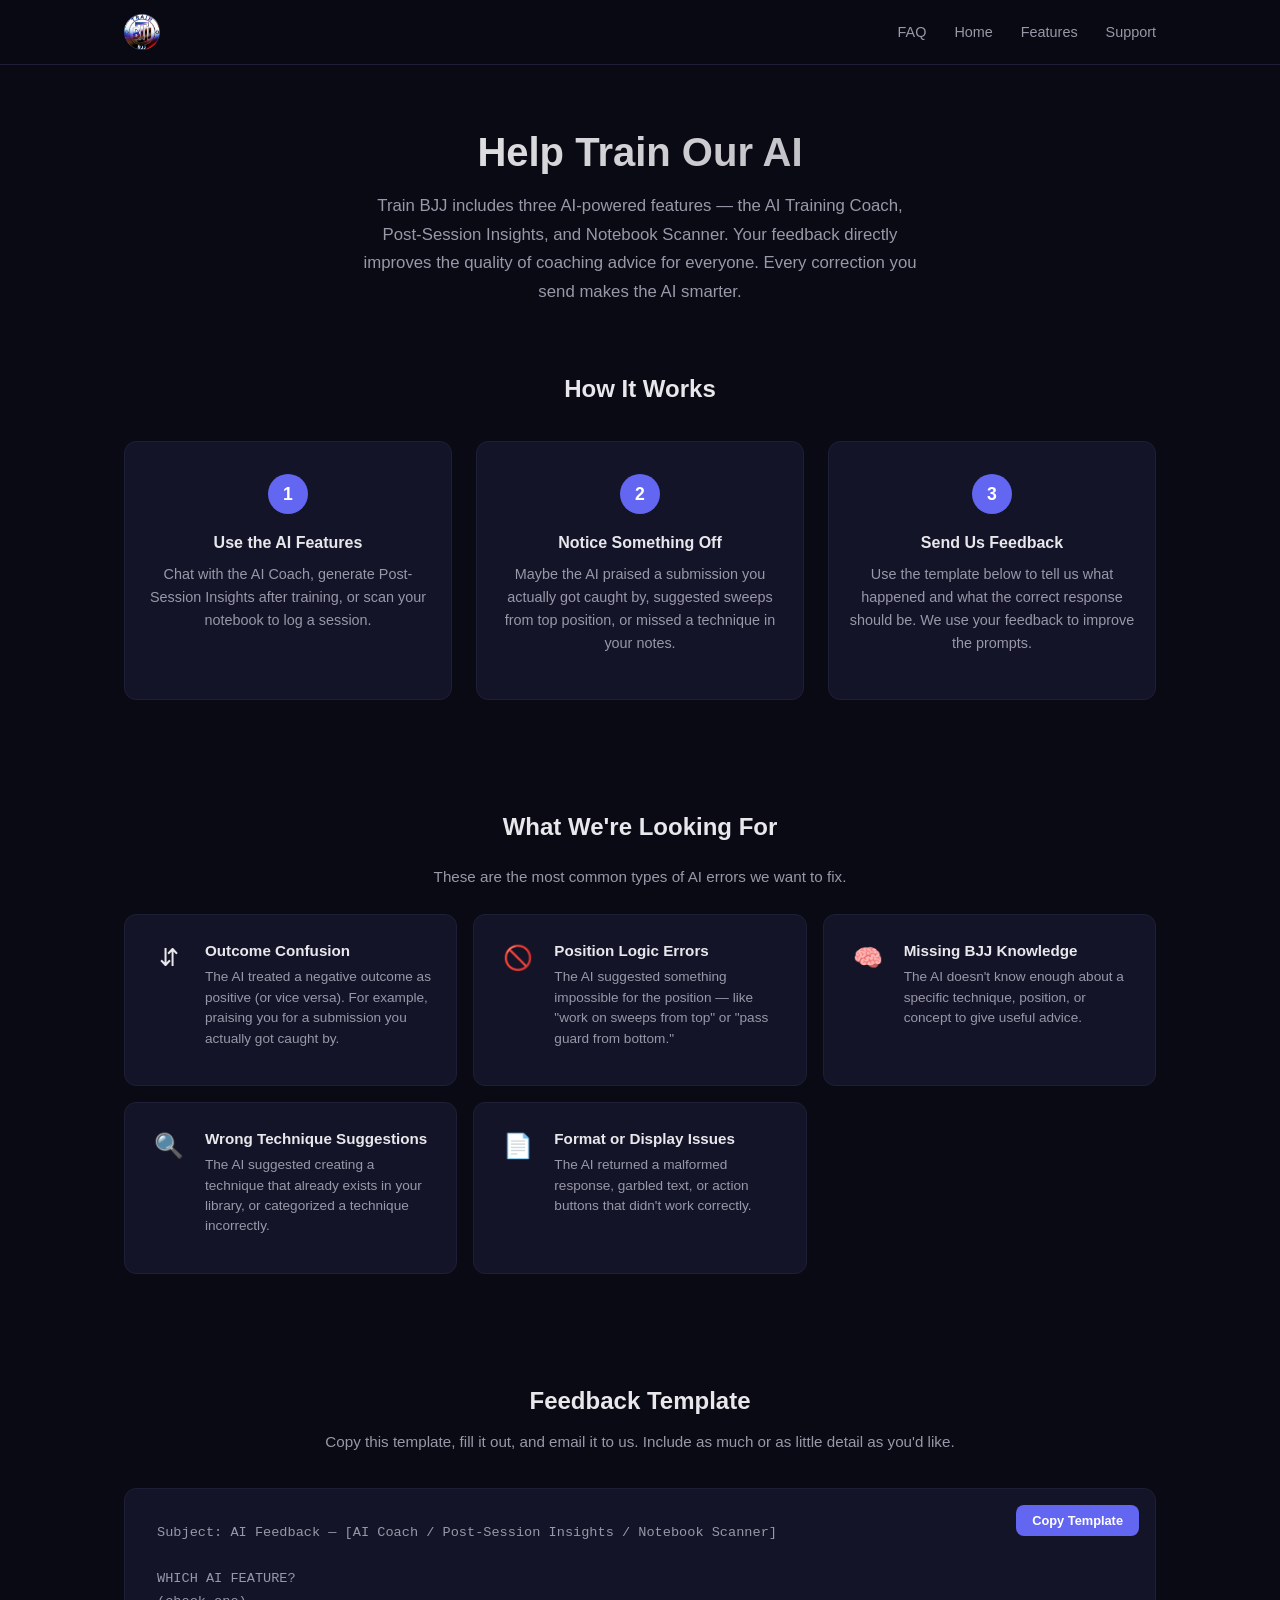
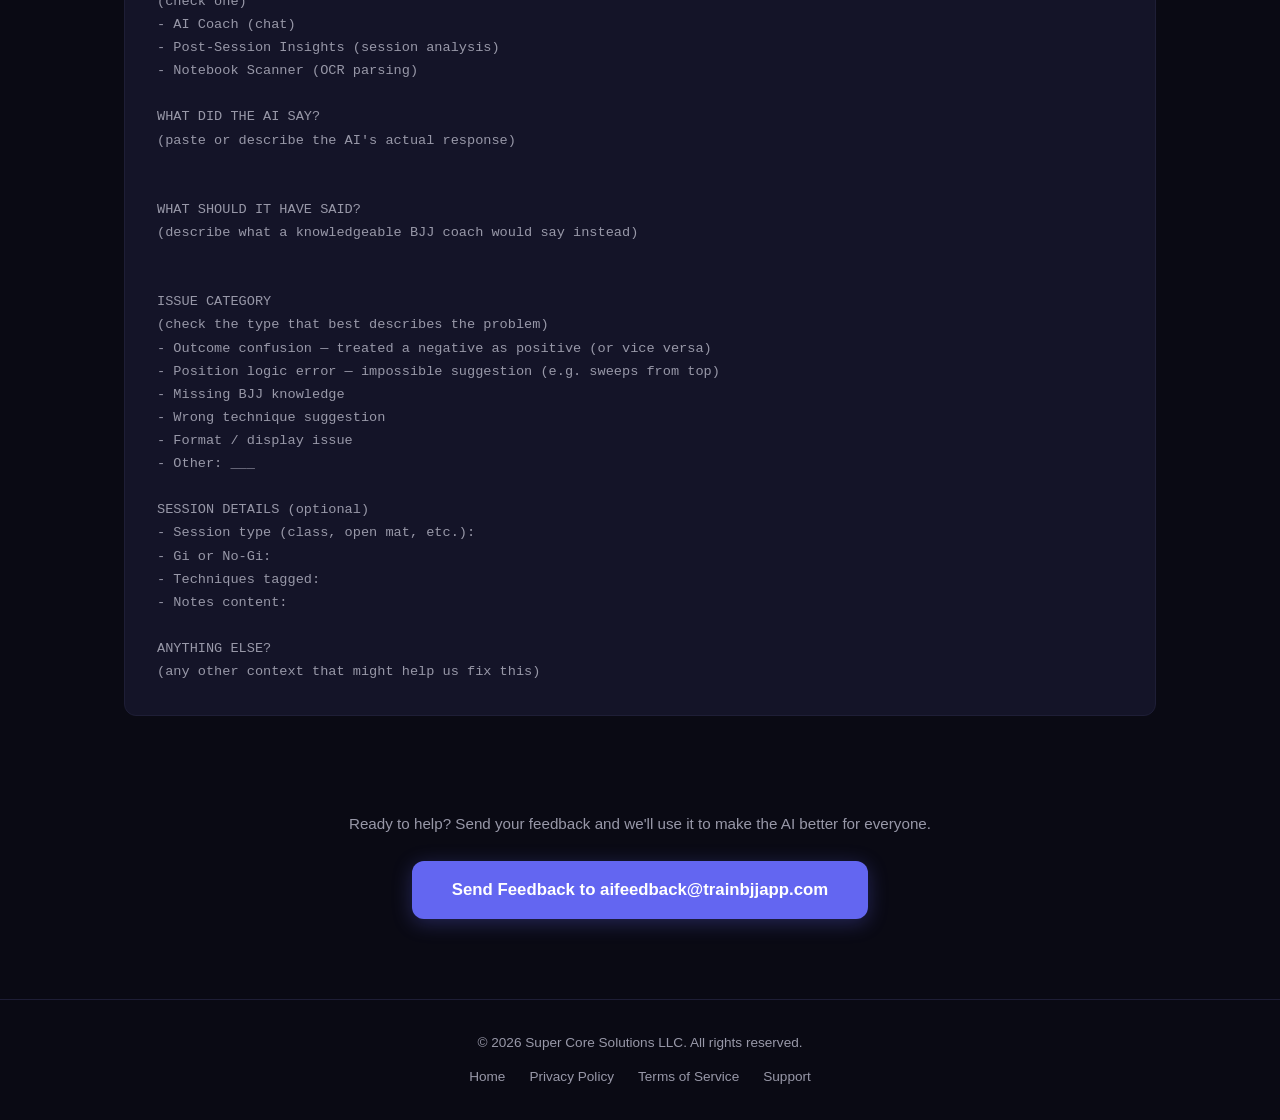
==== ai-feedback.html @ a9045aac "Replace hero app icon with enlarged brand logo Swap the small 100px square app icon for the 150px ci" ====
<!DOCTYPE html>
<html lang="en">
<head>
    <meta charset="UTF-8">
    <meta name="viewport" content="width=device-width, initial-scale=1.0">
    <title>Help Train Our AI — Train BJJ</title>
    <meta name="description" content="Help improve the AI features in Train BJJ. Send feedback on the AI Coach, Post-Session Insights, and Notebook Scanner.">
    <link rel="icon" type="image/png" href="images/icon.png">
    <link rel="apple-touch-icon" href="images/icon.png">
    <link rel="stylesheet" href="styles.css?v=20">
</head>
<body>

    <!-- Navigation -->
    <nav class="nav">
        <div class="container">
            <a href="index.html" class="nav-brand">
                <img src="images/logo.png" alt="Train BJJ logo">
            </a>
            <ul class="nav-links">
                <li><a href="faq.html">FAQ</a></li>
                <li><a href="index.html">Home</a></li>
                <li><a href="index.html#features">Features</a></li>
                <li><a href="index.html#contact">Support</a></li>
            </ul>
        </div>
    </nav>

    <!-- Page Header -->
    <div class="page-header">
        <div class="container">
            <h1>Help Train Our AI</h1>
            <p class="subtitle">
                Train BJJ includes three AI-powered features — the AI Training Coach, Post-Session Insights, and Notebook Scanner.
                Your feedback directly improves the quality of coaching advice for everyone. Every correction you send makes the AI smarter.
            </p>
        </div>
    </div>

    <!-- Content -->
    <div class="container">

        <!-- How It Works -->
        <div class="content-section">
            <h2 style="text-align: center; font-size: 1.5rem; margin-bottom: 32px;">How It Works</h2>
            <div class="steps-grid">
                <div class="step-card">
                    <div class="step-number">1</div>
                    <h3>Use the AI Features</h3>
                    <p>Chat with the AI Coach, generate Post-Session Insights after training, or scan your notebook to log a session.</p>
                </div>
                <div class="step-card">
                    <div class="step-number">2</div>
                    <h3>Notice Something Off</h3>
                    <p>Maybe the AI praised a submission you actually got caught by, suggested sweeps from top position, or missed a technique in your notes.</p>
                </div>
                <div class="step-card">
                    <div class="step-number">3</div>
                    <h3>Send Us Feedback</h3>
                    <p>Use the template below to tell us what happened and what the correct response should be. We use your feedback to improve the prompts.</p>
                </div>
            </div>
        </div>

        <!-- What We're Looking For -->
        <div class="content-section">
            <h2 style="text-align: center; font-size: 1.5rem;">What We're Looking For</h2>
            <p style="text-align: center; color: var(--color-text-muted); margin-bottom: 24px;">These are the most common types of AI errors we want to fix.</p>
            <div class="category-grid">
                <div class="category-card">
                    <div class="category-icon">&#8693;</div>
                    <div>
                        <h3>Outcome Confusion</h3>
                        <p>The AI treated a negative outcome as positive (or vice versa). For example, praising you for a submission you actually got caught by.</p>
                    </div>
                </div>
                <div class="category-card">
                    <div class="category-icon">&#128683;</div>
                    <div>
                        <h3>Position Logic Errors</h3>
                        <p>The AI suggested something impossible for the position — like "work on sweeps from top" or "pass guard from bottom."</p>
                    </div>
                </div>
                <div class="category-card">
                    <div class="category-icon">&#129504;</div>
                    <div>
                        <h3>Missing BJJ Knowledge</h3>
                        <p>The AI doesn't know enough about a specific technique, position, or concept to give useful advice.</p>
                    </div>
                </div>
                <div class="category-card">
                    <div class="category-icon">&#128269;</div>
                    <div>
                        <h3>Wrong Technique Suggestions</h3>
                        <p>The AI suggested creating a technique that already exists in your library, or categorized a technique incorrectly.</p>
                    </div>
                </div>
                <div class="category-card">
                    <div class="category-icon">&#128196;</div>
                    <div>
                        <h3>Format or Display Issues</h3>
                        <p>The AI returned a malformed response, garbled text, or action buttons that didn't work correctly.</p>
                    </div>
                </div>
            </div>
        </div>

        <!-- Email Template -->
        <div class="content-section">
            <h2 style="text-align: center; font-size: 1.5rem; margin-bottom: 8px;">Feedback Template</h2>
            <p style="text-align: center; color: var(--color-text-muted); margin-bottom: 32px;">Copy this template, fill it out, and email it to us. Include as much or as little detail as you'd like.</p>

            <div class="template-box">
                <button class="copy-btn" onclick="copyTemplate()">Copy Template</button>
                <pre id="template-text">Subject: AI Feedback — [AI Coach / Post-Session Insights / Notebook Scanner]

WHICH AI FEATURE?
(check one)
- AI Coach (chat)
- Post-Session Insights (session analysis)
- Notebook Scanner (OCR parsing)

WHAT DID THE AI SAY?
(paste or describe the AI's actual response)


WHAT SHOULD IT HAVE SAID?
(describe what a knowledgeable BJJ coach would say instead)


ISSUE CATEGORY
(check the type that best describes the problem)
- Outcome confusion — treated a negative as positive (or vice versa)
- Position logic error — impossible suggestion (e.g. sweeps from top)
- Missing BJJ knowledge
- Wrong technique suggestion
- Format / display issue
- Other: ___

SESSION DETAILS (optional)
- Session type (class, open mat, etc.):
- Gi or No-Gi:
- Techniques tagged:
- Notes content:

ANYTHING ELSE?
(any other context that might help us fix this)</pre>
            </div>
        </div>

        <!-- CTA -->
        <div class="cta-section">
            <p>Ready to help? Send your feedback and we'll use it to make the AI better for everyone.</p>
            <a href="mailto:aifeedback@trainbjjapp.com?subject=AI%20Feedback%20%E2%80%94%20" class="send-feedback-btn">
                Send Feedback to aifeedback@trainbjjapp.com
            </a>
        </div>

    </div>

    <!-- Footer -->
    <footer class="footer">
        <div class="container">
            <p>&copy; 2026 Super Core Solutions LLC. All rights reserved.</p>
            <div class="footer-links">
                <a href="index.html">Home</a>
                <a href="privacy.html">Privacy Policy</a>
                <a href="terms.html">Terms of Service</a>
                <a href="mailto:support@trainbjjapp.com">Support</a>
            </div>
        </div>
    </footer>

    <script>
    function copyTemplate() {
        const text = document.getElementById('template-text').textContent;
        navigator.clipboard.writeText(text).then(function() {
            const btn = document.querySelector('.copy-btn');
            btn.textContent = 'Copied!';
            btn.classList.add('copied');
            setTimeout(function() {
                btn.textContent = 'Copy Template';
                btn.classList.remove('copied');
            }, 2000);
        });
    }
    </script>

</body>
</html>
---- styles.css ----
/* Train BJJ — trainbjjapp.com Styles */

/* Reset & Base */
*, *::before, *::after {
    box-sizing: border-box;
    margin: 0;
    padding: 0;
}

:root {
    --color-bg: #0a0a14;
    --color-bg-card: #141428;
    --color-bg-card-hover: #1c1c38;
    --color-text: #e8e8ec;
    --color-text-muted: #9898a8;
    --color-accent: #6366f1;
    --color-accent-hover: #4f46e5;
    --color-accent-glow: rgba(99, 102, 241, 0.3);
    --color-accent-subtle: rgba(99, 102, 241, 0.12);
    --color-border: #1e1e36;
    --color-success: #22c55e;
    --font-stack: -apple-system, BlinkMacSystemFont, 'Segoe UI', Roboto, 'Helvetica Neue', Arial, sans-serif;
    --max-width: 1080px;
    --radius: 12px;
}

html {
    scroll-behavior: smooth;
}

body {
    font-family: var(--font-stack);
    background-color: var(--color-bg);
    color: var(--color-text);
    line-height: 1.6;
    -webkit-font-smoothing: antialiased;
}

a {
    color: var(--color-accent);
    text-decoration: none;
    transition: color 0.2s;
}

a:hover {
    color: var(--color-accent-hover);
}

img {
    max-width: 100%;
    height: auto;
}

/* Layout */
.container {
    max-width: var(--max-width);
    margin: 0 auto;
    padding: 0 24px;
}

/* Navigation */
.nav {
    position: fixed;
    top: 0;
    left: 0;
    right: 0;
    z-index: 100;
    background: rgba(10, 10, 20, 0.88);
    backdrop-filter: blur(16px);
    -webkit-backdrop-filter: blur(16px);
    border-bottom: 1px solid var(--color-border);
}

.nav .container {
    display: flex;
    align-items: center;
    justify-content: space-between;
    height: 64px;
}

.nav-brand {
    font-size: 1.15rem;
    font-weight: 700;
    color: var(--color-text);
    display: flex;
    align-items: center;
    gap: 10px;
}

.nav-brand img {
    width: 36px;
    height: 36px;
}

.nav-links {
    display: flex;
    gap: 28px;
    list-style: none;
}

.nav-links a {
    color: var(--color-text-muted);
    font-size: 0.9rem;
    font-weight: 500;
    transition: color 0.2s;
    white-space: nowrap;
}

.nav-links a:hover {
    color: var(--color-text);
}

/* Nav Dropdown */
.nav-dropdown {
    position: relative;
}

.nav-dropdown > a::after {
    content: '';
    display: inline-block;
    width: 4px;
    height: 4px;
    border-right: 1.5px solid currentColor;
    border-bottom: 1.5px solid currentColor;
    transform: rotate(45deg);
    margin-left: 4px;
    margin-bottom: 2px;
    transition: transform 0.2s;
}

.nav-dropdown:hover > a::after {
    transform: rotate(-135deg);
}

.nav-dropdown-menu {
    position: absolute;
    top: 100%;
    left: 50%;
    transform: translateX(-50%);
    min-width: 140px;
    padding: 8px 0;
    margin-top: 8px;
    background: var(--color-bg-card);
    border: 1px solid var(--color-border);
    border-radius: var(--radius);
    list-style: none;
    opacity: 0;
    visibility: hidden;
    transition: opacity 0.2s, visibility 0.2s;
    z-index: 100;
    backdrop-filter: blur(16px);
    -webkit-backdrop-filter: blur(16px);
    box-shadow: 0 8px 32px rgba(0, 0, 0, 0.4);
}

.nav-dropdown:hover .nav-dropdown-menu {
    opacity: 1;
    visibility: visible;
}

/* Invisible bridge so hover doesn't break when moving to dropdown */
.nav-dropdown-menu::before {
    content: '';
    position: absolute;
    top: -8px;
    left: 0;
    right: 0;
    height: 8px;
}

.nav-dropdown-menu li {
    padding: 0;
}

.nav-dropdown-menu a {
    display: block;
    padding: 8px 16px;
    font-size: 0.85rem;
    color: var(--color-text-muted);
    white-space: nowrap;
    transition: background 0.15s, color 0.15s;
}

.nav-dropdown-menu a:hover {
    color: var(--color-text);
    background: rgba(99, 102, 241, 0.1);
}

/* Hero */
.hero {
    padding: 100px 0 40px;
}

.hero-grid {
    display: grid;
    grid-template-columns: 1fr 1.4fr;
    gap: 48px;
    align-items: center;
}

.hero-content {
    text-align: left;
}

.hero-icon {
    width: 150px;
    height: 150px;
    border-radius: 50%;
    margin: 0 0 28px;
    display: block;
    box-shadow:
        0 0 50px var(--color-accent-glow),
        0 0 100px rgba(99, 102, 241, 0.2),
        0 8px 32px rgba(0, 0, 0, 0.4);
}

.hero h1 {
    font-size: 3rem;
    font-weight: 800;
    letter-spacing: -0.03em;
    margin-bottom: 14px;
    background: linear-gradient(135deg, #ffffff 0%, #c4c4d4 50%, #8888a8 100%);
    -webkit-background-clip: text;
    -webkit-text-fill-color: transparent;
    background-clip: text;
}

.hero .tagline {
    font-size: 1.1rem;
    color: var(--color-text-muted);
    max-width: 520px;
    margin: 0 0 28px;
    line-height: 1.7;
}

/* Hero Screenshots Grid */
.hero-screenshots-label {
    text-align: center;
    font-size: 0.75rem;
    font-weight: 700;
    text-transform: uppercase;
    letter-spacing: 0.1em;
    color: var(--color-text-muted);
    margin-bottom: 16px;
}

.hero-screenshot-grid {
    display: grid;
    grid-template-columns: repeat(3, 1fr);
    gap: 10px;
}

.hero-screenshot-grid img {
    width: 100%;
    border-radius: 12px;
    border: 1px solid var(--color-border);
    box-shadow: 0 8px 24px rgba(0, 0, 0, 0.3);
    transition: transform 0.3s, box-shadow 0.3s;
}

.hero-screenshot-grid img:hover {
    transform: translateY(-4px);
    box-shadow:
        0 12px 36px rgba(0, 0, 0, 0.4),
        0 0 20px var(--color-accent-glow);
}

.hero-screenshots-subtitle {
    text-align: center;
    font-size: 0.85rem;
    color: var(--color-text-muted);
    margin-top: 16px;
    font-style: italic;
}

.app-store-btn {
    display: inline-flex;
    align-items: center;
    gap: 10px;
    padding: 14px 32px;
    background: var(--color-accent);
    color: #fff;
    border-radius: 12px;
    font-weight: 700;
    font-size: 1rem;
    transition: background-color 0.2s, transform 0.2s;
    box-shadow: 0 4px 20px var(--color-accent-glow);
}

.app-store-btn:hover {
    background: var(--color-accent-hover);
    color: #fff;
    transform: translateY(-1px);
}

.app-store-btn svg {
    width: 22px;
    height: 22px;
    fill: currentColor;
}

.app-store-btn-coming-soon {
    cursor: default;
    opacity: 0.85;
}

.app-store-btn-coming-soon:hover {
    background: var(--color-accent);
    transform: none;
}

/* Sections */
.section {
    padding: 80px 0;
}

.section-title {
    font-size: 2rem;
    font-weight: 700;
    margin-bottom: 12px;
    text-align: center;
    color: var(--color-text);
}

.section-subtitle {
    font-size: 1.05rem;
    color: var(--color-text-muted);
    text-align: center;
    max-width: 560px;
    margin: 0 auto 48px;
    line-height: 1.7;
}

/* Screenshot Showcase */
.screenshot-showcase {
    padding: 60px 0 80px;
    overflow: hidden;
}

.screenshot-scroll {
    display: grid;
    grid-template-columns: repeat(3, 1fr);
    gap: 24px;
    padding: 20px 24px 32px;
    max-width: 900px;
    margin: 0 auto;
}

.screenshot-card {
    text-align: center;
}

.screenshot-card img {
    width: 100%;
    max-width: 260px;
    height: auto;
    border-radius: 16px;
    border: 1px solid var(--color-border);
    transition: transform 0.3s, box-shadow 0.3s;
    box-shadow: 0 8px 32px rgba(0, 0, 0, 0.3);
}

.screenshot-card img:hover {
    transform: translateY(-4px);
    box-shadow:
        0 12px 40px rgba(0, 0, 0, 0.4),
        0 0 20px var(--color-accent-glow);
}

.screenshot-card .caption {
    margin-top: 16px;
    font-size: 0.85rem;
    color: var(--color-text-muted);
    font-weight: 500;
    line-height: 1.4;
}

/* Features Grid */
.features-grid {
    display: grid;
    grid-template-columns: repeat(3, 1fr);
    gap: 24px;
}

.feature-card {
    background: var(--color-bg-card);
    border: 1px solid var(--color-border);
    border-radius: var(--radius);
    padding: 32px 24px;
    text-align: center;
    transition: background-color 0.2s, border-color 0.2s, transform 0.2s;
}

.feature-card:hover {
    transform: translateY(-2px);
}

.feature-card-link {
    color: inherit;
    text-decoration: none;
}

.feature-card-link:hover {
    color: inherit;
}

.feature-icon {
    width: 52px;
    height: 52px;
    border-radius: 14px;
    background: var(--color-accent-subtle);
    display: flex;
    align-items: center;
    justify-content: center;
    margin: 0 auto 16px;
    font-size: 1.5rem;
}

.feature-card h3 {
    font-size: 1.05rem;
    font-weight: 600;
    margin-bottom: 8px;
    color: var(--color-text);
}

.feature-card p {
    color: var(--color-text-muted);
    font-size: 0.9rem;
    line-height: 1.6;
}

/* Belt-Themed Feature Cards */
/* AI — Indigo/Purple */
.feature-card-ai {
    border-color: rgba(99, 102, 241, 0.25);
    background: linear-gradient(135deg, rgba(99, 102, 241, 0.08) 0%, var(--color-bg-card) 60%);
}
.feature-card-ai .feature-icon {
    background: rgba(99, 102, 241, 0.2);
    box-shadow: 0 0 12px rgba(99, 102, 241, 0.15);
}
.feature-card-ai:hover {
    border-color: rgba(99, 102, 241, 0.5);
    box-shadow: 0 4px 20px rgba(99, 102, 241, 0.2);
    background: linear-gradient(135deg, rgba(99, 102, 241, 0.14) 0%, var(--color-bg-card-hover) 60%);
}
.feature-card-ai h3 { color: #a5b4fc; }

/* Live Session — Red */
.feature-card-live {
    border-color: rgba(220, 38, 38, 0.25);
    background: linear-gradient(135deg, rgba(220, 38, 38, 0.08) 0%, var(--color-bg-card) 60%);
}
.feature-card-live .feature-icon {
    background: rgba(220, 38, 38, 0.2);
    box-shadow: 0 0 12px rgba(220, 38, 38, 0.15);
}
.feature-card-live:hover {
    border-color: rgba(220, 38, 38, 0.5);
    box-shadow: 0 4px 20px rgba(220, 38, 38, 0.2);
    background: linear-gradient(135deg, rgba(220, 38, 38, 0.14) 0%, var(--color-bg-card-hover) 60%);
}
.feature-card-live h3 { color: #fca5a5; }

/* Technique Library — Blue Belt */
.feature-card-tech {
    border-color: rgba(46, 115, 174, 0.25);
    background: linear-gradient(135deg, rgba(46, 115, 174, 0.08) 0%, var(--color-bg-card) 60%);
}
.feature-card-tech .feature-icon {
    background: rgba(46, 115, 174, 0.2);
    box-shadow: 0 0 12px rgba(46, 115, 174, 0.15);
}
.feature-card-tech:hover {
    border-color: rgba(46, 115, 174, 0.5);
    box-shadow: 0 4px 20px rgba(46, 115, 174, 0.2);
    background: linear-gradient(135deg, rgba(46, 115, 174, 0.14) 0%, var(--color-bg-card-hover) 60%);
}
.feature-card-tech h3 { color: #7EC8E3; }

/* Advanced Analytics — Brown Belt */
.feature-card-stat {
    border-color: rgba(177, 111, 66, 0.25);
    background: linear-gradient(135deg, rgba(177, 111, 66, 0.08) 0%, var(--color-bg-card) 60%);
}
.feature-card-stat .feature-icon {
    background: rgba(177, 111, 66, 0.2);
    box-shadow: 0 0 12px rgba(177, 111, 66, 0.15);
}
.feature-card-stat:hover {
    border-color: rgba(177, 111, 66, 0.5);
    box-shadow: 0 4px 20px rgba(177, 111, 66, 0.2);
    background: linear-gradient(135deg, rgba(177, 111, 66, 0.14) 0%, var(--color-bg-card-hover) 60%);
}
.feature-card-stat h3 { color: #D4A574; }

/* Social Feed — White Belt/Grey */
.feature-card-social {
    border-color: rgba(147, 148, 157, 0.25);
    background: linear-gradient(135deg, rgba(147, 148, 157, 0.08) 0%, var(--color-bg-card) 60%);
}
.feature-card-social .feature-icon {
    background: rgba(147, 148, 157, 0.2);
    box-shadow: 0 0 12px rgba(147, 148, 157, 0.15);
}
.feature-card-social:hover {
    border-color: rgba(147, 148, 157, 0.5);
    box-shadow: 0 4px 20px rgba(147, 148, 157, 0.2);
    background: linear-gradient(135deg, rgba(147, 148, 157, 0.14) 0%, var(--color-bg-card-hover) 60%);
}
.feature-card-social h3 { color: #C8C9CE; }

/* Health Metrics — Blue Belt */
.feature-card-health {
    border-color: rgba(46, 115, 174, 0.25);
    background: linear-gradient(135deg, rgba(46, 115, 174, 0.08) 0%, var(--color-bg-card) 60%);
}
.feature-card-health .feature-icon {
    background: rgba(46, 115, 174, 0.2);
    box-shadow: 0 0 12px rgba(46, 115, 174, 0.15);
}
.feature-card-health:hover {
    border-color: rgba(46, 115, 174, 0.5);
    box-shadow: 0 4px 20px rgba(46, 115, 174, 0.2);
    background: linear-gradient(135deg, rgba(46, 115, 174, 0.14) 0%, var(--color-bg-card-hover) 60%);
}
.feature-card-health h3 { color: #7EC8E3; }

/* Pricing Comparison */
.pricing-grid {
    display: grid;
    grid-template-columns: 1fr 1fr;
    gap: 24px;
    max-width: 720px;
    margin: 0 auto;
}

.pricing-card {
    background: var(--color-bg-card);
    border: 1px solid var(--color-border);
    border-radius: var(--radius);
    padding: 32px;
    transition: border-color 0.2s;
}

.pricing-card.premium {
    border-color: var(--color-accent);
    box-shadow: 0 0 30px rgba(99, 102, 241, 0.1);
    position: relative;
}

.pricing-card .plan-name {
    font-size: 0.8rem;
    font-weight: 700;
    text-transform: uppercase;
    letter-spacing: 0.08em;
    color: var(--color-accent);
    margin-bottom: 8px;
}

.pricing-card .plan-price {
    font-size: 1.75rem;
    font-weight: 700;
    color: var(--color-text);
    margin-bottom: 20px;
}

.pricing-card .plan-price span {
    font-size: 0.9rem;
    font-weight: 400;
    color: var(--color-text-muted);
}

.pricing-card ul {
    list-style: none;
    padding: 0;
}

.pricing-card li {
    font-size: 0.9rem;
    color: var(--color-text-muted);
    padding: 8px 0;
    border-bottom: 1px solid rgba(30, 30, 54, 0.6);
    display: flex;
    align-items: flex-start;
    gap: 8px;
}

.pricing-card li:last-child {
    border-bottom: none;
}

.pricing-card li .check {
    color: var(--color-success);
    font-weight: 700;
    flex-shrink: 0;
}

/* Contact */
.contact-section {
    text-align: center;
}

.contact-email-btn {
    display: inline-block;
    padding: 14px 36px;
    border: 1px solid var(--color-accent);
    border-radius: 10px;
    font-weight: 600;
    font-size: 1rem;
    color: var(--color-accent);
    transition: background-color 0.2s, color 0.2s, transform 0.2s;
}

.contact-email-btn:hover {
    background: var(--color-accent);
    color: #fff;
    transform: translateY(-1px);
}

/* Footer */
.footer {
    padding: 32px 0;
    border-top: 1px solid var(--color-border);
    text-align: center;
}

.footer p {
    color: var(--color-text-muted);
    font-size: 0.85rem;
}

.footer-links {
    margin-top: 12px;
    display: flex;
    justify-content: center;
    gap: 24px;
    flex-wrap: wrap;
}

.footer-links a {
    color: var(--color-text-muted);
    font-size: 0.85rem;
}

.footer-links a:hover {
    color: var(--color-text);
}

/* === Live Session Section === */

.live-section {
    padding: 100px 0 80px;
    position: relative;
    overflow: hidden;
}

/* Background glow behind the section */
.live-section::before {
    content: '';
    position: absolute;
    top: 0;
    left: 50%;
    transform: translateX(-50%);
    width: 120%;
    height: 100%;
    background:
        radial-gradient(ellipse 60% 40% at 50% 0%, rgba(220, 38, 38, 0.35) 0%, transparent 70%),
        radial-gradient(ellipse 50% 30% at 20% 50%, rgba(239, 68, 68, 0.20) 0%, transparent 60%),
        radial-gradient(ellipse 50% 30% at 80% 60%, rgba(220, 38, 38, 0.20) 0%, transparent 60%);
    pointer-events: none;
    z-index: 0;
}

.live-section .container {
    position: relative;
    z-index: 1;
}

/* Divider line above Live section */
.live-section::after {
    content: '';
    position: absolute;
    top: 0;
    left: 50%;
    transform: translateX(-50%);
    width: 400px;
    height: 4px;
    background: linear-gradient(90deg, transparent, #dc2626, transparent);
    z-index: 1;
}

/* Section header */
.live-header {
    text-align: center;
    margin-bottom: 80px;
}

.live-badge {
    display: inline-block;
    padding: 6px 16px;
    background: linear-gradient(135deg, rgba(220, 38, 38, 0.35), rgba(239, 68, 68, 0.35));
    border: 1px solid rgba(220, 38, 38, 0.5);
    border-radius: 20px;
    font-size: 0.8rem;
    font-weight: 600;
    letter-spacing: 0.05em;
    color: #fca5a5;
    margin-bottom: 20px;
}

.live-header .section-title {
    font-size: 2.4rem;
    line-height: 1.25;
    margin-bottom: 16px;
}

.live-header .section-subtitle {
    max-width: 600px;
}

/* Individual Live feature blocks */
.live-feature {
    display: grid;
    grid-template-columns: 1.2fr 1fr;
    gap: 60px;
    align-items: center;
    margin-bottom: 100px;
}

.live-feature:last-child {
    margin-bottom: 0;
}

.live-feature-screenshots {
    max-width: 280px;
    justify-self: center;
}

.live-feature-reverse {
    direction: rtl;
}

.live-feature-reverse > * {
    direction: ltr;
}

/* Content side */
.live-feature-number {
    font-size: 0.8rem;
    font-weight: 700;
    letter-spacing: 0.1em;
    color: #dc2626;
    margin-bottom: 12px;
    font-family: 'SF Mono', 'Fira Code', 'Consolas', monospace;
}

.live-feature-content h3 {
    font-size: 1.8rem;
    font-weight: 700;
    margin-bottom: 16px;
    color: var(--color-text);
}

.live-feature-lead {
    font-size: 1.05rem;
    color: var(--color-text-muted);
    line-height: 1.75;
    margin-bottom: 28px;
}

/* Feature bullet list */
.live-feature-list {
    list-style: none;
    padding: 0;
    display: flex;
    flex-direction: column;
    gap: 14px;
}

.live-feature-list li {
    display: flex;
    align-items: flex-start;
    gap: 12px;
    font-size: 0.92rem;
    color: var(--color-text-muted);
    line-height: 1.6;
}

.live-list-icon {
    flex-shrink: 0;
    font-size: 1.1rem;
    margin-top: 1px;
}

/* Screenshot side — single phone */
.live-phone {
    text-align: center;
    max-width: 220px;
    margin: 0 auto;
}

/* Floating animation for Live Session phones */
@keyframes live-phone-float {
    0%, 100% { transform: translateY(0); }
    50% { transform: translateY(-8px); }
}

.live-phone img {
    width: 100%;
    max-width: 220px;
    height: auto;
    border-radius: 20px;
    border: 3px solid rgba(220, 38, 38, 0.4);
    padding: 3px;
    background: linear-gradient(135deg, rgba(220, 38, 38, 0.3), rgba(239, 68, 68, 0.15), rgba(220, 38, 38, 0.3));
    box-shadow:
        0 12px 40px rgba(0, 0, 0, 0.35),
        0 0 20px rgba(220, 38, 38, 0.25),
        0 0 40px rgba(220, 38, 38, 0.1);
    transition: box-shadow 0.3s, border-color 0.3s;
    animation: live-phone-float 4s ease-in-out infinite;
}

/* Stagger the 4 Live Session phones */
.live-section .accordion-item:nth-child(1) .live-phone img {
    animation-delay: -1s;
}
.live-section .accordion-item:nth-child(2) .live-phone img {
    animation-delay: -2s;
}
.live-section .accordion-item:nth-child(3) .live-phone img {
    animation-delay: -3s;
}

.live-phone img:hover {
    border-color: rgba(220, 38, 38, 0.6);
    box-shadow:
        0 16px 48px rgba(0, 0, 0, 0.45),
        0 0 30px rgba(220, 38, 38, 0.4),
        0 0 60px rgba(220, 38, 38, 0.15);
}

.live-phone-caption {
    margin-top: 14px;
    font-size: 0.82rem;
    color: var(--color-text-muted);
    line-height: 1.4;
}

/* === AI Features Section === */

.ai-section {
    padding: 100px 0 80px;
    position: relative;
    overflow: hidden;
}

/* Background glow behind the section */
.ai-section::before {
    content: '';
    position: absolute;
    top: 0;
    left: 50%;
    transform: translateX(-50%);
    width: 120%;
    height: 100%;
    background:
        radial-gradient(ellipse 60% 40% at 50% 0%, rgba(99, 102, 241, 0.40) 0%, transparent 70%),
        radial-gradient(ellipse 50% 30% at 20% 50%, rgba(139, 92, 246, 0.22) 0%, transparent 60%),
        radial-gradient(ellipse 50% 30% at 80% 60%, rgba(99, 102, 241, 0.22) 0%, transparent 60%);
    pointer-events: none;
    z-index: 0;
}

.ai-section .container {
    position: relative;
    z-index: 1;
}

/* Section header */
.ai-header {
    text-align: center;
    margin-bottom: 80px;
}

.ai-badge {
    display: inline-block;
    padding: 6px 16px;
    background: linear-gradient(135deg, rgba(99, 102, 241, 0.35), rgba(139, 92, 246, 0.35));
    border: 1px solid rgba(99, 102, 241, 0.5);
    border-radius: 20px;
    font-size: 0.8rem;
    font-weight: 600;
    letter-spacing: 0.05em;
    color: #a5b4fc;
    margin-bottom: 20px;
}

.ai-header .section-title {
    font-size: 2.4rem;
    line-height: 1.25;
    margin-bottom: 16px;
}

.ai-header .section-subtitle {
    max-width: 600px;
}

/* Individual AI feature blocks */
.ai-feature {
    display: grid;
    grid-template-columns: 1.2fr 1fr;
    gap: 60px;
    align-items: center;
    margin-bottom: 100px;
}

.ai-feature-screenshots {
    max-width: 420px;
    justify-self: center;
}

.ai-feature-reverse {
    direction: rtl;
}

.ai-feature-reverse > * {
    direction: ltr;
}

/* Content side */
.ai-feature-number {
    font-size: 0.8rem;
    font-weight: 700;
    letter-spacing: 0.1em;
    color: var(--color-accent);
    margin-bottom: 12px;
    font-family: 'SF Mono', 'Fira Code', 'Consolas', monospace;
}

.ai-feature-content h3 {
    font-size: 1.8rem;
    font-weight: 700;
    margin-bottom: 16px;
    color: var(--color-text);
}

.ai-feature-lead {
    font-size: 1.05rem;
    color: var(--color-text-muted);
    line-height: 1.75;
    margin-bottom: 28px;
}

/* Feature bullet list */
.ai-feature-list {
    list-style: none;
    padding: 0;
    display: flex;
    flex-direction: column;
    gap: 14px;
}

.ai-feature-list li {
    display: flex;
    align-items: flex-start;
    gap: 12px;
    font-size: 0.92rem;
    color: var(--color-text-muted);
    line-height: 1.6;
}

.ai-list-icon {
    flex-shrink: 0;
    font-size: 1.1rem;
    margin-top: 1px;
}

/* Scanner steps */
.ai-steps {
    display: flex;
    flex-direction: column;
    gap: 16px;
}

.ai-step {
    display: flex;
    align-items: flex-start;
    gap: 14px;
    padding: 14px 16px;
    background: var(--color-bg-card);
    border: 1px solid var(--color-border);
    border-radius: 10px;
    transition: border-color 0.2s;
}

.ai-step:hover {
    border-color: rgba(99, 102, 241, 0.3);
}

.ai-step-num {
    width: 28px;
    height: 28px;
    border-radius: 50%;
    background: var(--color-accent);
    color: #fff;
    font-weight: 700;
    font-size: 0.8rem;
    display: flex;
    align-items: center;
    justify-content: center;
    flex-shrink: 0;
    margin-top: 1px;
}

.ai-step strong {
    display: block;
    font-size: 0.92rem;
    font-weight: 600;
    color: var(--color-text);
    margin-bottom: 2px;
}

.ai-step span {
    font-size: 0.84rem;
    color: var(--color-text-muted);
    line-height: 1.5;
}

/* Screenshot side — phone pairs (coach) */
.ai-phone-pair {
    display: flex;
    gap: 20px;
    justify-content: center;
}

.ai-phone {
    text-align: center;
    max-width: 190px;
}

/* Floating animation for AI Coach phones */
@keyframes ai-phone-float {
    0%, 100% { transform: translateY(0); }
    50% { transform: translateY(-8px); }
}

.ai-phone img {
    width: 100%;
    max-width: 190px;
    height: auto;
    border-radius: 20px;
    border: 3px solid rgba(99, 102, 241, 0.4);
    padding: 3px;
    background: linear-gradient(135deg, rgba(99, 102, 241, 0.3), rgba(139, 92, 246, 0.15), rgba(99, 102, 241, 0.3));
    box-shadow:
        0 12px 40px rgba(0, 0, 0, 0.35),
        0 0 20px rgba(99, 102, 241, 0.25),
        0 0 40px rgba(99, 102, 241, 0.1);
    transition: box-shadow 0.3s, border-color 0.3s;
    animation: ai-phone-float 4s ease-in-out infinite;
}

/* Stagger second phone for natural feel */
.ai-phone:nth-child(2) img {
    animation-delay: -2s;
}

.ai-phone img:hover {
    border-color: rgba(99, 102, 241, 0.6);
    box-shadow:
        0 16px 48px rgba(0, 0, 0, 0.45),
        0 0 30px rgba(99, 102, 241, 0.4),
        0 0 60px rgba(99, 102, 241, 0.15);
}

.ai-phone-caption {
    margin-top: 14px;
    font-size: 0.82rem;
    color: var(--color-text-muted);
    line-height: 1.4;
}

/* Single phone (insights) */
.ai-phone-single {
    max-width: 220px;
    margin: 0 auto;
}

/* Scanner 4-grid */
.ai-scanner-grid {
    display: grid;
    grid-template-columns: 1fr 1fr;
    gap: 14px;
    max-width: 380px;
    margin: 0 auto;
}

.ai-phone-small {
    text-align: center;
}

.ai-phone-small img {
    width: 100%;
    max-width: 170px;
    height: auto;
    border-radius: 16px;
    border: 3px solid rgba(99, 102, 241, 0.4);
    padding: 3px;
    background: linear-gradient(135deg, rgba(99, 102, 241, 0.3), rgba(139, 92, 246, 0.15), rgba(99, 102, 241, 0.3));
    box-shadow:
        0 8px 28px rgba(0, 0, 0, 0.3),
        0 0 16px rgba(99, 102, 241, 0.25),
        0 0 32px rgba(99, 102, 241, 0.1);
    transition: box-shadow 0.3s, border-color 0.3s;
    animation: ai-phone-float 4s ease-in-out infinite;
}

/* Stagger scanner grid phones */
.ai-phone-small:nth-child(2) img { animation-delay: -1s; }
.ai-phone-small:nth-child(3) img { animation-delay: -2s; }
.ai-phone-small:nth-child(4) img { animation-delay: -3s; }

.ai-phone-small img:hover {
    border-color: rgba(99, 102, 241, 0.6);
    box-shadow:
        0 12px 36px rgba(0, 0, 0, 0.4),
        0 0 24px rgba(99, 102, 241, 0.4),
        0 0 48px rgba(99, 102, 241, 0.15);
}

.ai-phone-small .ai-phone-caption {
    margin-top: 10px;
    font-size: 0.78rem;
}

/* AI CTA */
.ai-cta {
    text-align: center;
    padding-top: 20px;
}

.ai-cta p {
    color: var(--color-text-muted);
    font-size: 0.95rem;
    margin-bottom: 24px;
}

/* Divider line above AI section */
.ai-section::after {
    content: '';
    position: absolute;
    top: 0;
    left: 50%;
    transform: translateX(-50%);
    width: 400px;
    height: 4px;
    background: linear-gradient(90deg, transparent, var(--color-accent), transparent);
    z-index: 1;
}

/* === Technique Library Section === */

.tech-section {
    padding: 100px 0 80px;
    position: relative;
    overflow: hidden;
}

/* Background glow behind the section */
.tech-section::before {
    content: '';
    position: absolute;
    top: 0;
    left: 50%;
    transform: translateX(-50%);
    width: 120%;
    height: 100%;
    background:
        radial-gradient(ellipse 60% 40% at 50% 0%, rgba(46, 115, 174, 0.35) 0%, transparent 70%),
        radial-gradient(ellipse 50% 30% at 20% 50%, rgba(59, 142, 210, 0.20) 0%, transparent 60%),
        radial-gradient(ellipse 50% 30% at 80% 60%, rgba(46, 115, 174, 0.20) 0%, transparent 60%);
    pointer-events: none;
    z-index: 0;
}

.tech-section .container {
    position: relative;
    z-index: 1;
}

/* Divider line above Technique section */
.tech-section::after {
    content: '';
    position: absolute;
    top: 0;
    left: 50%;
    transform: translateX(-50%);
    width: 400px;
    height: 4px;
    background: linear-gradient(90deg, transparent, #2E73AE, transparent);
    z-index: 1;
}

/* Section header */
.tech-header {
    text-align: center;
    margin-bottom: 80px;
}

.tech-badge {
    display: inline-block;
    padding: 6px 16px;
    background: linear-gradient(135deg, rgba(46, 115, 174, 0.35), rgba(59, 142, 210, 0.35));
    border: 1px solid rgba(46, 115, 174, 0.5);
    border-radius: 20px;
    font-size: 0.8rem;
    font-weight: 600;
    letter-spacing: 0.05em;
    color: #7EC8E3;
    margin-bottom: 20px;
}

.tech-header .section-title {
    font-size: 2.4rem;
    line-height: 1.25;
    margin-bottom: 16px;
}

.tech-header .section-subtitle {
    max-width: 600px;
}

/* Individual Technique feature blocks */
.tech-feature {
    display: grid;
    grid-template-columns: 1.2fr 1fr;
    gap: 60px;
    align-items: center;
    margin-bottom: 100px;
}

.tech-feature:last-child {
    margin-bottom: 0;
}

.tech-feature-screenshots {
    max-width: 280px;
    justify-self: center;
}

.tech-feature-reverse {
    direction: rtl;
}

.tech-feature-reverse > * {
    direction: ltr;
}

/* Content side */
.tech-feature-number {
    font-size: 0.8rem;
    font-weight: 700;
    letter-spacing: 0.1em;
    color: #2E73AE;
    margin-bottom: 12px;
    font-family: 'SF Mono', 'Fira Code', 'Consolas', monospace;
}

.tech-feature-content h3 {
    font-size: 1.8rem;
    font-weight: 700;
    margin-bottom: 16px;
    color: var(--color-text);
}

.tech-feature-lead {
    font-size: 1.05rem;
    color: var(--color-text-muted);
    line-height: 1.75;
    margin-bottom: 28px;
}

/* Feature bullet list */
.tech-feature-list {
    list-style: none;
    padding: 0;
    display: flex;
    flex-direction: column;
    gap: 14px;
}

.tech-feature-list li {
    display: flex;
    align-items: flex-start;
    gap: 12px;
    font-size: 0.92rem;
    color: var(--color-text-muted);
    line-height: 1.6;
}

.tech-list-icon {
    flex-shrink: 0;
    font-size: 1.1rem;
    margin-top: 1px;
}

/* Screenshot side — single phone */
.tech-phone {
    text-align: center;
    max-width: 220px;
    margin: 0 auto;
}

/* Floating animation for Technique Library phones */
@keyframes tech-phone-float {
    0%, 100% { transform: translateY(0); }
    50% { transform: translateY(-8px); }
}

.tech-phone img {
    width: 100%;
    max-width: 220px;
    height: auto;
    border-radius: 20px;
    border: 3px solid rgba(46, 115, 174, 0.4);
    padding: 3px;
    background: linear-gradient(135deg, rgba(46, 115, 174, 0.3), rgba(126, 200, 227, 0.15), rgba(46, 115, 174, 0.3));
    box-shadow:
        0 12px 40px rgba(0, 0, 0, 0.35),
        0 0 20px rgba(46, 115, 174, 0.25),
        0 0 40px rgba(46, 115, 174, 0.1);
    transition: box-shadow 0.3s, border-color 0.3s;
    animation: tech-phone-float 4s ease-in-out infinite;
}

/* Stagger the 4 Technique Library phones */
.tech-section .accordion-item:nth-child(1) .tech-phone img {
    animation-delay: -1s;
}
.tech-section .accordion-item:nth-child(2) .tech-phone img {
    animation-delay: -2s;
}
.tech-section .accordion-item:nth-child(3) .tech-phone img {
    animation-delay: -3s;
}

.tech-phone img:hover {
    border-color: rgba(46, 115, 174, 0.6);
    box-shadow:
        0 16px 48px rgba(0, 0, 0, 0.45),
        0 0 30px rgba(46, 115, 174, 0.4),
        0 0 60px rgba(46, 115, 174, 0.15);
}

.tech-phone-caption {
    margin-top: 14px;
    font-size: 0.82rem;
    color: var(--color-text-muted);
    line-height: 1.4;
}

/* === Advanced Analytics Section === */

.stat-section {
    padding: 100px 0 80px;
    position: relative;
    overflow: hidden;
}

/* Background glow behind the section */
.stat-section::before {
    content: '';
    position: absolute;
    top: 0;
    left: 50%;
    transform: translateX(-50%);
    width: 120%;
    height: 100%;
    background:
        radial-gradient(ellipse 60% 40% at 50% 0%, rgba(177, 111, 66, 0.35) 0%, transparent 70%),
        radial-gradient(ellipse 50% 30% at 20% 50%, rgba(196, 140, 90, 0.20) 0%, transparent 60%),
        radial-gradient(ellipse 50% 30% at 80% 60%, rgba(177, 111, 66, 0.20) 0%, transparent 60%);
    pointer-events: none;
    z-index: 0;
}

.stat-section .container {
    position: relative;
    z-index: 1;
}

/* Divider line above Analytics section */
.stat-section::after {
    content: '';
    position: absolute;
    top: 0;
    left: 50%;
    transform: translateX(-50%);
    width: 400px;
    height: 4px;
    background: linear-gradient(90deg, transparent, #B16F42, transparent);
    z-index: 1;
}

/* Section header */
.stat-header {
    text-align: center;
    margin-bottom: 80px;
}

.stat-badge {
    display: inline-block;
    padding: 6px 16px;
    background: linear-gradient(135deg, rgba(177, 111, 66, 0.35), rgba(196, 140, 90, 0.35));
    border: 1px solid rgba(177, 111, 66, 0.5);
    border-radius: 20px;
    font-size: 0.8rem;
    font-weight: 600;
    letter-spacing: 0.05em;
    color: #D4A574;
    margin-bottom: 20px;
}

.stat-header .section-title {
    font-size: 2.4rem;
    line-height: 1.25;
    margin-bottom: 16px;
}

.stat-header .section-subtitle {
    max-width: 600px;
}

/* Individual Analytics feature blocks */
.stat-feature {
    display: grid;
    grid-template-columns: 1.2fr 1fr;
    gap: 60px;
    align-items: center;
    margin-bottom: 100px;
}

.stat-feature:last-child {
    margin-bottom: 0;
}

.stat-feature-screenshots {
    max-width: 280px;
    justify-self: center;
}

.stat-feature-reverse {
    direction: rtl;
}

.stat-feature-reverse > * {
    direction: ltr;
}

/* Content side */
.stat-feature-number {
    font-size: 0.8rem;
    font-weight: 700;
    letter-spacing: 0.1em;
    color: #B16F42;
    margin-bottom: 12px;
    font-family: 'SF Mono', 'Fira Code', 'Consolas', monospace;
}

.stat-feature-content h3 {
    font-size: 1.8rem;
    font-weight: 700;
    margin-bottom: 16px;
    color: var(--color-text);
}

.stat-feature-lead {
    font-size: 1.05rem;
    color: var(--color-text-muted);
    line-height: 1.75;
    margin-bottom: 28px;
}

/* Feature bullet list */
.stat-feature-list {
    list-style: none;
    padding: 0;
    display: flex;
    flex-direction: column;
    gap: 14px;
}

.stat-feature-list li {
    display: flex;
    align-items: flex-start;
    gap: 12px;
    font-size: 0.92rem;
    color: var(--color-text-muted);
    line-height: 1.6;
}

.stat-list-icon {
    flex-shrink: 0;
    font-size: 1.1rem;
    margin-top: 1px;
}

/* Screenshot side — single phone */
.stat-phone {
    text-align: center;
    max-width: 220px;
    margin: 0 auto;
}

/* Floating animation for Advanced Analytics phones */
@keyframes stat-phone-float {
    0%, 100% { transform: translateY(0); }
    50% { transform: translateY(-8px); }
}

.stat-phone img {
    width: 100%;
    max-width: 220px;
    height: auto;
    border-radius: 20px;
    border: 3px solid rgba(177, 111, 66, 0.4);
    padding: 3px;
    background: linear-gradient(135deg, rgba(177, 111, 66, 0.3), rgba(212, 165, 116, 0.15), rgba(177, 111, 66, 0.3));
    box-shadow:
        0 12px 40px rgba(0, 0, 0, 0.35),
        0 0 20px rgba(177, 111, 66, 0.25),
        0 0 40px rgba(177, 111, 66, 0.1);
    transition: box-shadow 0.3s, border-color 0.3s;
    animation: stat-phone-float 4s ease-in-out infinite;
}

/* Stagger the 4 Advanced Analytics phones */
.stat-section .accordion-item:nth-child(1) .stat-phone img {
    animation-delay: -1s;
}
.stat-section .accordion-item:nth-child(2) .stat-phone img {
    animation-delay: -2s;
}
.stat-section .accordion-item:nth-child(3) .stat-phone img {
    animation-delay: -3s;
}

.stat-phone img:hover {
    border-color: rgba(177, 111, 66, 0.6);
    box-shadow:
        0 16px 48px rgba(0, 0, 0, 0.45),
        0 0 30px rgba(177, 111, 66, 0.4),
        0 0 60px rgba(177, 111, 66, 0.15);
}

.stat-phone-caption {
    margin-top: 14px;
    font-size: 0.82rem;
    color: var(--color-text-muted);
    line-height: 1.4;
}

/* === Social Feed & Stack Up Section === */

.social-section {
    padding: 100px 0 80px;
    position: relative;
    overflow: hidden;
}

/* Background glow behind the section */
.social-section::before {
    content: '';
    position: absolute;
    top: 0;
    left: 50%;
    transform: translateX(-50%);
    width: 120%;
    height: 100%;
    background:
        radial-gradient(ellipse 60% 40% at 50% 0%, rgba(147, 148, 157, 0.35) 0%, transparent 70%),
        radial-gradient(ellipse 50% 30% at 20% 50%, rgba(168, 169, 178, 0.20) 0%, transparent 60%),
        radial-gradient(ellipse 50% 30% at 80% 60%, rgba(147, 148, 157, 0.20) 0%, transparent 60%);
    pointer-events: none;
    z-index: 0;
}

.social-section .container {
    position: relative;
    z-index: 1;
}

/* Divider line above Social section */
.social-section::after {
    content: '';
    position: absolute;
    top: 0;
    left: 50%;
    transform: translateX(-50%);
    width: 400px;
    height: 4px;
    background: linear-gradient(90deg, transparent, #93949D, transparent);
    z-index: 1;
}

/* Section header */
.social-header {
    text-align: center;
    margin-bottom: 80px;
}

.social-badge {
    display: inline-block;
    padding: 6px 16px;
    background: linear-gradient(135deg, rgba(147, 148, 157, 0.35), rgba(168, 169, 178, 0.35));
    border: 1px solid rgba(147, 148, 157, 0.5);
    border-radius: 20px;
    font-size: 0.8rem;
    font-weight: 600;
    letter-spacing: 0.05em;
    color: #C8C9CE;
    margin-bottom: 20px;
}

.social-header .section-title {
    font-size: 2.4rem;
    line-height: 1.25;
    margin-bottom: 16px;
}

.social-header .section-subtitle {
    max-width: 600px;
}

/* Individual Social feature blocks */
.social-feature {
    display: grid;
    grid-template-columns: 1.2fr 1fr;
    gap: 60px;
    align-items: center;
    margin-bottom: 100px;
}

.social-feature:last-child {
    margin-bottom: 0;
}

.social-feature-screenshots {
    max-width: 280px;
    justify-self: center;
}

.social-feature-reverse {
    direction: rtl;
}

.social-feature-reverse > * {
    direction: ltr;
}

/* Content side */
.social-feature-number {
    font-size: 0.8rem;
    font-weight: 700;
    letter-spacing: 0.1em;
    color: #93949D;
    margin-bottom: 12px;
    font-family: 'SF Mono', 'Fira Code', 'Consolas', monospace;
}

.social-feature-content h3 {
    font-size: 1.8rem;
    font-weight: 700;
    margin-bottom: 16px;
    color: var(--color-text);
}

.social-feature-lead {
    font-size: 1.05rem;
    color: var(--color-text-muted);
    line-height: 1.75;
    margin-bottom: 28px;
}

/* Feature bullet list */
.social-feature-list {
    list-style: none;
    padding: 0;
    display: flex;
    flex-direction: column;
    gap: 14px;
}

.social-feature-list li {
    display: flex;
    align-items: flex-start;
    gap: 12px;
    font-size: 0.92rem;
    color: var(--color-text-muted);
    line-height: 1.6;
}

.social-list-icon {
    flex-shrink: 0;
    font-size: 1.1rem;
    margin-top: 1px;
}

/* Screenshot side — single phone */
.social-phone {
    text-align: center;
    max-width: 220px;
    margin: 0 auto;
}

/* Floating animation for Social phones */
@keyframes social-phone-float {
    0%, 100% { transform: translateY(0); }
    50% { transform: translateY(-8px); }
}

.social-phone img {
    width: 100%;
    max-width: 220px;
    height: auto;
    border-radius: 20px;
    border: 3px solid rgba(147, 148, 157, 0.4);
    padding: 3px;
    background: linear-gradient(135deg, rgba(147, 148, 157, 0.3), rgba(200, 201, 206, 0.15), rgba(147, 148, 157, 0.3));
    box-shadow:
        0 12px 40px rgba(0, 0, 0, 0.35),
        0 0 20px rgba(147, 148, 157, 0.25),
        0 0 40px rgba(147, 148, 157, 0.1);
    transition: box-shadow 0.3s, border-color 0.3s;
    animation: social-phone-float 4s ease-in-out infinite;
}

/* Stagger the 3 Social accordion phones */
.social-section .accordion-item:nth-child(1) .social-phone img {
    animation-delay: -1s;
}
.social-section .accordion-item:nth-child(2) .social-phone img {
    animation-delay: -2s;
}
.social-section .accordion-item:nth-child(3) .social-phone img {
    animation-delay: -3s;
}

.social-phone img:hover {
    border-color: rgba(147, 148, 157, 0.6);
    box-shadow:
        0 16px 48px rgba(0, 0, 0, 0.45),
        0 0 30px rgba(147, 148, 157, 0.4),
        0 0 60px rgba(147, 148, 157, 0.15);
}

.social-phone-caption {
    margin-top: 14px;
    font-size: 0.82rem;
    color: var(--color-text-muted);
    line-height: 1.4;
}

/* === Health Metrics & Data Import Section === */

.health-section {
    padding: 100px 0 80px;
    position: relative;
    overflow: hidden;
}

/* Background glow behind the section */
.health-section::before {
    content: '';
    position: absolute;
    top: 0;
    left: 50%;
    transform: translateX(-50%);
    width: 120%;
    height: 100%;
    background:
        radial-gradient(ellipse 60% 40% at 50% 0%, rgba(46, 115, 174, 0.35) 0%, transparent 70%),
        radial-gradient(ellipse 50% 30% at 20% 50%, rgba(66, 135, 194, 0.20) 0%, transparent 60%),
        radial-gradient(ellipse 50% 30% at 80% 60%, rgba(46, 115, 174, 0.20) 0%, transparent 60%);
    pointer-events: none;
    z-index: 0;
}

.health-section .container {
    position: relative;
    z-index: 1;
}

/* Top divider line */
.health-section::after {
    content: '';
    position: absolute;
    top: 0;
    left: 50%;
    transform: translateX(-50%);
    width: 400px;
    height: 4px;
    background: linear-gradient(90deg, transparent, #2E73AE, transparent);
    z-index: 1;
}

/* Section header */
.health-header {
    text-align: center;
    margin-bottom: 80px;
}

.health-badge {
    display: inline-block;
    padding: 6px 16px;
    background: linear-gradient(135deg, rgba(46, 115, 174, 0.35), rgba(66, 135, 194, 0.35));
    border: 1px solid rgba(46, 115, 174, 0.5);
    border-radius: 20px;
    font-size: 0.8rem;
    font-weight: 600;
    letter-spacing: 0.05em;
    color: #7EC8E3;
    margin-bottom: 20px;
}

.health-header .section-title {
    font-size: 2.4rem;
    line-height: 1.25;
    margin-bottom: 16px;
}

.health-header .section-subtitle {
    max-width: 680px;
    margin: 0 auto;
}

/* Feature blocks */
.health-feature {
    display: grid;
    grid-template-columns: 1.2fr 1fr;
    gap: 60px;
    align-items: center;
    margin-bottom: 100px;
}

.health-feature:last-child {
    margin-bottom: 0;
}

.health-feature-screenshots {
    display: flex;
    justify-content: center;
}

/* Alternating layout */
.health-feature-reverse {
    direction: rtl;
}

.health-feature-reverse > * {
    direction: ltr;
}

/* Content side */
.health-feature-number {
    font-size: 0.8rem;
    font-weight: 700;
    letter-spacing: 0.1em;
    color: #2E73AE;
    margin-bottom: 12px;
    font-family: 'SF Mono', 'Fira Code', 'Consolas', monospace;
}

.health-feature-content h3 {
    font-size: 1.8rem;
    font-weight: 700;
    margin-bottom: 16px;
}

.health-feature-lead {
    font-size: 1.05rem;
    color: var(--color-text-muted);
    line-height: 1.7;
    margin-bottom: 24px;
}

.health-feature-list {
    list-style: none;
    padding: 0;
    display: flex;
    flex-direction: column;
    gap: 14px;
}

.health-feature-list li {
    display: flex;
    align-items: flex-start;
    gap: 12px;
    font-size: 0.95rem;
    color: var(--color-text-muted);
    line-height: 1.5;
}

.health-list-icon {
    flex-shrink: 0;
    font-size: 1.1rem;
}

/* Phone screenshots */
.health-phone {
    max-width: 220px;
    text-align: center;
    margin: 0 auto;
}

/* Floating animation for Health phones */
@keyframes health-phone-float {
    0%, 100% { transform: translateY(0); }
    50% { transform: translateY(-8px); }
}

.health-phone img {
    width: 100%;
    max-width: 220px;
    height: auto;
    border-radius: 20px;
    border: 3px solid rgba(46, 115, 174, 0.4);
    padding: 3px;
    background: linear-gradient(135deg, rgba(46, 115, 174, 0.3), rgba(126, 200, 227, 0.15), rgba(46, 115, 174, 0.3));
    box-shadow:
        0 12px 40px rgba(0, 0, 0, 0.35),
        0 0 20px rgba(46, 115, 174, 0.25),
        0 0 40px rgba(46, 115, 174, 0.1);
    transition: box-shadow 0.3s, border-color 0.3s;
    animation: health-phone-float 4s ease-in-out infinite;
}

/* Stagger the 3 Health accordion phones */
.health-section .accordion-item:nth-child(1) .health-phone img {
    animation-delay: -1s;
}
.health-section .accordion-item:nth-child(2) .health-phone img {
    animation-delay: -2s;
}
.health-section .accordion-item:nth-child(3) .health-phone img {
    animation-delay: -3s;
}

.health-phone img:hover {
    border-color: rgba(46, 115, 174, 0.6);
    box-shadow:
        0 16px 48px rgba(0, 0, 0, 0.45),
        0 0 30px rgba(46, 115, 174, 0.4),
        0 0 60px rgba(46, 115, 174, 0.15);
}

.health-phone-caption {
    margin-top: 14px;
    font-size: 0.82rem;
    color: var(--color-text-muted);
    line-height: 1.4;
}

/* === Sub-Page Styles (Privacy, Terms, Support, AI Feedback) === */

.page-header {
    padding: 120px 0 40px;
    text-align: center;
}

.page-header h1 {
    font-size: 2.5rem;
    font-weight: 700;
    margin-bottom: 8px;
    background: linear-gradient(135deg, #ffffff, #a1a1aa);
    -webkit-background-clip: text;
    -webkit-text-fill-color: transparent;
    background-clip: text;
}

.page-header .subtitle {
    color: var(--color-text-muted);
    font-size: 1.05rem;
    max-width: 560px;
    margin: 0 auto;
    line-height: 1.7;
}

.content-section {
    padding: 24px 0;
}

.content-section h2 {
    font-size: 1.25rem;
    font-weight: 600;
    margin-bottom: 16px;
    color: var(--color-text);
}

.content-section p,
.content-section li {
    color: var(--color-text-muted);
    font-size: 0.95rem;
    line-height: 1.8;
    margin-bottom: 12px;
}

.content-section ul {
    padding-left: 24px;
    margin-bottom: 16px;
}

.content-section li {
    margin-bottom: 8px;
}

/* AI Feedback Page */
.steps-grid {
    display: grid;
    grid-template-columns: repeat(3, 1fr);
    gap: 24px;
    margin-bottom: 60px;
}

.step-card {
    text-align: center;
    padding: 32px 20px;
    background: var(--color-bg-card);
    border: 1px solid var(--color-border);
    border-radius: var(--radius);
}

.step-number {
    width: 40px;
    height: 40px;
    border-radius: 50%;
    background: var(--color-accent);
    color: #fff;
    font-weight: 700;
    font-size: 1.1rem;
    display: flex;
    align-items: center;
    justify-content: center;
    margin: 0 auto 16px;
}

.step-card h3 {
    font-size: 1rem;
    font-weight: 600;
    margin-bottom: 8px;
}

.step-card p {
    font-size: 0.9rem;
    color: var(--color-text-muted);
    line-height: 1.6;
}

.category-grid {
    display: grid;
    grid-template-columns: repeat(auto-fit, minmax(280px, 1fr));
    gap: 16px;
    margin-top: 24px;
    margin-bottom: 60px;
}

.category-card {
    background: var(--color-bg-card);
    border: 1px solid var(--color-border);
    border-radius: var(--radius);
    padding: 24px;
    display: flex;
    gap: 16px;
    align-items: flex-start;
}

.category-icon {
    font-size: 1.5rem;
    flex-shrink: 0;
    width: 40px;
    text-align: center;
}

.category-card h3 {
    font-size: 0.95rem;
    font-weight: 600;
    margin-bottom: 4px;
}

.category-card p {
    font-size: 0.85rem;
    color: var(--color-text-muted);
    line-height: 1.5;
}

.template-box {
    background: var(--color-bg-card);
    border: 1px solid var(--color-border);
    border-radius: var(--radius);
    padding: 32px;
    position: relative;
    margin-bottom: 32px;
}

.template-box pre {
    font-family: 'SF Mono', 'Fira Code', 'Consolas', monospace;
    font-size: 0.85rem;
    color: var(--color-text-muted);
    line-height: 1.7;
    white-space: pre-wrap;
    word-wrap: break-word;
}

.copy-btn {
    position: absolute;
    top: 16px;
    right: 16px;
    padding: 8px 16px;
    background: var(--color-accent);
    color: #fff;
    border: none;
    border-radius: 8px;
    font-size: 0.8rem;
    font-weight: 600;
    cursor: pointer;
    transition: background-color 0.2s, transform 0.2s;
    font-family: var(--font-stack);
}

.copy-btn:hover {
    background: var(--color-accent-hover);
    transform: translateY(-1px);
}

.copy-btn.copied {
    background: var(--color-success);
}

.send-feedback-btn {
    display: inline-block;
    padding: 16px 40px;
    background: var(--color-accent);
    color: #fff;
    border-radius: 12px;
    font-weight: 700;
    font-size: 1.05rem;
    transition: background-color 0.2s, transform 0.2s;
    box-shadow: 0 4px 20px var(--color-accent-glow);
}

.send-feedback-btn:hover {
    background: var(--color-accent-hover);
    color: #fff;
    transform: translateY(-1px);
}

.cta-section {
    text-align: center;
    padding: 40px 0 80px;
}

.cta-section p {
    color: var(--color-text-muted);
    font-size: 0.95rem;
    margin-bottom: 24px;
}

/* Active nav link */
.nav-active {
    color: var(--color-text) !important;
}

/* FAQ Page */
.faq-container {
    max-width: 800px;
    padding-bottom: 80px;
}

/* Reset native details/summary markers */
details.faq-section > summary,
details.faq-item > summary {
    list-style: none;
}

details.faq-section > summary::-webkit-details-marker,
details.faq-item > summary::-webkit-details-marker {
    display: none;
}

details.faq-section > summary::marker,
details.faq-item > summary::marker {
    display: none;
    content: '';
}

/* Section card */
.faq-section {
    margin-bottom: 8px;
    border: 1px solid var(--color-border);
    border-radius: var(--radius);
    background: var(--color-bg-card);
    overflow: hidden;
    transition: border-color 0.2s;
}

.faq-section[open] {
    border-color: var(--color-accent);
}

/* Section header (summary) */
.faq-section-header {
    display: flex;
    align-items: center;
    gap: 12px;
    padding: 18px 20px;
    cursor: pointer;
    transition: background-color 0.2s;
}

.faq-section-header:hover {
    background-color: var(--color-bg-card-hover);
}

.faq-section-icon {
    font-size: 1.3rem;
    flex-shrink: 0;
    width: 28px;
    text-align: center;
}

.faq-section-title {
    font-size: 1.05rem;
    font-weight: 600;
    color: var(--color-text);
    flex: 1;
}

.faq-arrow {
    width: 18px;
    height: 18px;
    color: var(--color-text-muted);
    transition: transform 0.3s ease;
    flex-shrink: 0;
}

.faq-section[open] > .faq-section-header .faq-arrow {
    transform: rotate(180deg);
}

/* Section body */
.faq-section-body {
    /* no max-height needed — details handles open/close */
}

/* Individual Q&A item */
.faq-item {
    border-top: 1px solid rgba(30, 30, 54, 0.6);
}

.faq-q {
    display: flex;
    align-items: center;
    justify-content: space-between;
    gap: 12px;
    padding: 14px 20px 14px 60px;
    cursor: pointer;
    font-size: 0.95rem;
    font-weight: 500;
    color: var(--color-text);
    transition: background-color 0.2s, color 0.2s;
}

.faq-q:hover {
    background-color: rgba(99, 102, 241, 0.06);
    color: var(--color-accent);
}

.faq-item[open] > .faq-q {
    color: var(--color-accent);
}

/* Answer content */
.faq-a {
    /* no max-height needed — details handles open/close */
}

.faq-a > p,
.faq-a > ul,
.faq-a > ol {
    padding: 0 20px 0 60px;
    color: var(--color-text-muted);
    font-size: 0.9rem;
    line-height: 1.7;
    margin-bottom: 12px;
}

.faq-a > p:first-child,
.faq-a > ul:first-child,
.faq-a > ol:first-child {
    padding-top: 0;
}

.faq-a > p:last-child,
.faq-a > ul:last-child,
.faq-a > ol:last-child {
    margin-bottom: 16px;
}

.faq-a ul,
.faq-a ol {
    padding-left: 80px;
}

.faq-a li {
    margin-bottom: 6px;
    color: var(--color-text-muted);
    font-size: 0.9rem;
    line-height: 1.6;
}

.faq-a strong {
    color: var(--color-text);
    font-weight: 600;
}

.faq-a a {
    color: var(--color-accent);
}

.faq-a a:hover {
    color: var(--color-accent-hover);
}

.faq-contact {
    text-align: center;
    padding: 60px 0 0;
}

.faq-contact h2 {
    font-size: 1.5rem;
    font-weight: 700;
    margin-bottom: 12px;
    color: var(--color-text);
}

.faq-contact p {
    color: var(--color-text-muted);
    font-size: 1rem;
    margin-bottom: 24px;
}

/* === BJJ Visual Identity — Gi-Weave Texture === */

body::after {
    content: '';
    position: fixed;
    top: 0;
    left: 0;
    right: 0;
    bottom: 0;
    pointer-events: none;
    z-index: 0;
    opacity: 0.03;
    background-image:
        repeating-linear-gradient(
            45deg,
            transparent,
            transparent 2px,
            rgba(255, 255, 255, 0.04) 2px,
            rgba(255, 255, 255, 0.04) 4px
        ),
        repeating-linear-gradient(
            -45deg,
            transparent,
            transparent 2px,
            rgba(255, 255, 255, 0.03) 2px,
            rgba(255, 255, 255, 0.03) 4px
        );
}

.hero, .section,
.screenshot-showcase,
.ai-section, .live-section, .tech-section,
.stat-section, .social-section, .health-section,
footer {
    position: relative;
    z-index: 1;
}

/* === Scroll Progress Bar === */

.scroll-progress {
    position: fixed;
    top: 63px;
    left: 0;
    height: 2px;
    width: 0%;
    background: linear-gradient(90deg, var(--color-accent), #8b5cf6, #dc2626);
    z-index: 101;
    transition: width 0.1s linear;
    box-shadow: 0 0 8px var(--color-accent-glow);
}

/* === Accordion System === */

/* Section accent colors */
.ai-section { --section-accent: var(--color-accent); }
.live-section { --section-accent: #dc2626; }
.tech-section { --section-accent: #2E73AE; }
.stat-section { --section-accent: #B16F42; }
.social-section { --section-accent: #93949D; }
.health-section { --section-accent: #2E73AE; }

/* Accordion trigger button */
.accordion-trigger {
    display: flex;
    align-items: center;
    gap: 16px;
    width: 100%;
    padding: 20px 24px;
    background: var(--color-bg-card);
    border: 1px solid var(--color-border);
    border-left: 3px solid var(--section-accent, var(--color-accent));
    border-radius: var(--radius);
    cursor: pointer;
    transition: background-color 0.2s, border-color 0.3s, box-shadow 0.3s;
    text-align: left;
    font-family: var(--font-stack);
    margin-top: 12px;
    color: var(--color-text);
}

.accordion-trigger:hover {
    background-color: var(--color-bg-card-hover);
    border-color: var(--section-accent, var(--color-accent));
    border-left: 3px solid var(--section-accent, var(--color-accent));
    box-shadow: 0 0 16px rgba(99, 102, 241, 0.08);
}

.accordion-trigger[aria-expanded="true"] {
    border-color: var(--section-accent, var(--color-accent));
    background-color: var(--color-bg-card-hover);
    border-bottom-left-radius: 0;
    border-bottom-right-radius: 0;
    margin-bottom: 0;
}

/* Accordion number */
.accordion-trigger .accordion-number {
    font-size: 0.8rem;
    font-weight: 700;
    letter-spacing: 0.1em;
    font-family: 'SF Mono', 'Fira Code', 'Consolas', monospace;
    flex-shrink: 0;
    color: var(--section-accent, var(--color-accent));
}

/* Accordion title */
.accordion-trigger .accordion-title {
    flex: 1;
    font-size: 1.15rem;
    font-weight: 600;
    color: var(--color-text);
}

/* Chevron icon */
.accordion-chevron {
    width: 20px;
    height: 20px;
    color: var(--color-text-muted);
    transition: transform 0.35s cubic-bezier(0.4, 0, 0.2, 1), color 0.2s;
    flex-shrink: 0;
}

.accordion-trigger:hover .accordion-chevron {
    color: var(--section-accent, var(--color-accent));
}

.accordion-trigger[aria-expanded="true"] .accordion-chevron {
    transform: rotate(180deg);
    color: var(--section-accent, var(--color-accent));
}

/* Accordion panel — CSS Grid 0fr/1fr animation */
.accordion-panel {
    display: grid;
    grid-template-rows: 0fr;
    transition: grid-template-rows 0.4s cubic-bezier(0.4, 0, 0.2, 1);
    overflow: hidden;
}

.accordion-item[data-expanded="true"] .accordion-panel {
    grid-template-rows: 1fr;
}

.accordion-panel-inner {
    min-height: 0;
    overflow: hidden;
}

/* Expanded panel border connects to trigger */
.accordion-item[data-expanded="true"] .accordion-panel-inner {
    border-left: 1px solid var(--section-accent, var(--color-accent));
    border-right: 1px solid var(--section-accent, var(--color-accent));
    border-bottom: 1px solid var(--section-accent, var(--color-accent));
    border-bottom-left-radius: var(--radius);
    border-bottom-right-radius: var(--radius);
    padding: 40px 24px;
    background: rgba(20, 20, 40, 0.3);
}

/* Section-specific accordion trigger tints */
.ai-section .accordion-trigger { background: rgba(99, 102, 241, 0.12); }
.ai-section .accordion-trigger:hover { background: rgba(99, 102, 241, 0.22); }
.live-section .accordion-trigger { background: rgba(220, 38, 38, 0.12); }
.live-section .accordion-trigger:hover { background: rgba(220, 38, 38, 0.22); }
.tech-section .accordion-trigger { background: rgba(46, 115, 174, 0.12); }
.tech-section .accordion-trigger:hover { background: rgba(46, 115, 174, 0.22); }
.stat-section .accordion-trigger { background: rgba(177, 111, 66, 0.12); }
.stat-section .accordion-trigger:hover { background: rgba(177, 111, 66, 0.22); }
.social-section .accordion-trigger { background: rgba(147, 148, 157, 0.12); }
.social-section .accordion-trigger:hover { background: rgba(147, 148, 157, 0.22); }
.health-section .accordion-trigger { background: rgba(46, 115, 174, 0.12); }
.health-section .accordion-trigger:hover { background: rgba(46, 115, 174, 0.22); }

/* Section-specific expanded panel backgrounds */
.ai-section .accordion-item[data-expanded="true"] .accordion-panel-inner { background: rgba(99, 102, 241, 0.10); border-radius: 12px; }
.live-section .accordion-item[data-expanded="true"] .accordion-panel-inner { background: rgba(220, 38, 38, 0.10); border-radius: 12px; }
.tech-section .accordion-item[data-expanded="true"] .accordion-panel-inner { background: rgba(46, 115, 174, 0.10); border-radius: 12px; }
.stat-section .accordion-item[data-expanded="true"] .accordion-panel-inner { background: rgba(177, 111, 66, 0.10); border-radius: 12px; }
.social-section .accordion-item[data-expanded="true"] .accordion-panel-inner { background: rgba(147, 148, 157, 0.10); border-radius: 12px; }
.health-section .accordion-item[data-expanded="true"] .accordion-panel-inner { background: rgba(46, 115, 174, 0.10); border-radius: 12px; }

/* Section-specific hover glow on accordion triggers */
.ai-section .accordion-trigger:hover { box-shadow: 0 0 30px rgba(99, 102, 241, 0.25); }
.live-section .accordion-trigger:hover { box-shadow: 0 0 30px rgba(220, 38, 38, 0.25); }
.tech-section .accordion-trigger:hover { box-shadow: 0 0 30px rgba(46, 115, 174, 0.25); }
.stat-section .accordion-trigger:hover { box-shadow: 0 0 30px rgba(177, 111, 66, 0.25); }
.social-section .accordion-trigger:hover { box-shadow: 0 0 30px rgba(147, 148, 157, 0.25); }
.health-section .accordion-trigger:hover { box-shadow: 0 0 30px rgba(46, 115, 174, 0.25); }

/* Features inside accordion panels — remove bottom margin */
.accordion-panel-inner .ai-feature,
.accordion-panel-inner .live-feature,
.accordion-panel-inner .tech-feature,
.accordion-panel-inner .stat-feature,
.accordion-panel-inner .social-feature,
.accordion-panel-inner .health-feature {
    margin-bottom: 0;
}

/* Reduce bottom margin on Feature 01 when accordion items follow */
.ai-section .container > .ai-feature,
.live-section .container > .live-feature,
.tech-section .container > .tech-feature,
.stat-section .container > .stat-feature,
.social-section .container > .social-feature,
.health-section .container > .health-feature {
    margin-bottom: 32px;
}

/* === Enhanced Section Header Typography === */

.ai-header .section-title,
.live-header .section-title,
.tech-header .section-title,
.stat-header .section-title,
.social-header .section-title,
.health-header .section-title {
    font-size: 2.6rem;
    font-weight: 800;
    letter-spacing: -0.02em;
}

.ai-header .section-title {
    background: linear-gradient(135deg, #ffffff 0%, #a5b4fc 100%);
    -webkit-background-clip: text;
    -webkit-text-fill-color: transparent;
    background-clip: text;
}

.live-header .section-title {
    background: linear-gradient(135deg, #ffffff 0%, #fca5a5 100%);
    -webkit-background-clip: text;
    -webkit-text-fill-color: transparent;
    background-clip: text;
}

.tech-header .section-title {
    background: linear-gradient(135deg, #ffffff 0%, #7EC8E3 100%);
    -webkit-background-clip: text;
    -webkit-text-fill-color: transparent;
    background-clip: text;
}

.stat-header .section-title {
    background: linear-gradient(135deg, #ffffff 0%, #D4A574 100%);
    -webkit-background-clip: text;
    -webkit-text-fill-color: transparent;
    background-clip: text;
}

.social-header .section-title {
    background: linear-gradient(135deg, #ffffff 0%, #C8C9CE 100%);
    -webkit-background-clip: text;
    -webkit-text-fill-color: transparent;
    background-clip: text;
}

.health-header .section-title {
    background: linear-gradient(135deg, #ffffff 0%, #7EC8E3 100%);
    -webkit-background-clip: text;
    -webkit-text-fill-color: transparent;
    background-clip: text;
}

/* === Screenshot Showcase Tilt Effect === */

.screenshot-card {
    perspective: 800px;
}

.screenshot-card:hover img {
    transform: translateY(-6px) rotateX(2deg) rotateY(-2deg);
    box-shadow:
        0 20px 60px rgba(0, 0, 0, 0.5),
        0 0 30px var(--color-accent-glow);
}

/* === Scroll-Triggered Fade-in Animations === */

.fade-in-section {
    opacity: 0;
    transform: translateY(24px);
    transition: opacity 0.6s cubic-bezier(0.4, 0, 0.2, 1),
                transform 0.6s cubic-bezier(0.4, 0, 0.2, 1);
}

.fade-in-section.is-visible {
    opacity: 1;
    transform: translateY(0);
}

/* Staggered delays for feature cards */
.features-grid .feature-card.fade-in-section:nth-child(1) { transition-delay: 0ms; }
.features-grid .feature-card.fade-in-section:nth-child(2) { transition-delay: 80ms; }
.features-grid .feature-card.fade-in-section:nth-child(3) { transition-delay: 160ms; }
.features-grid .feature-card.fade-in-section:nth-child(4) { transition-delay: 240ms; }
.features-grid .feature-card.fade-in-section:nth-child(5) { transition-delay: 320ms; }
.features-grid .feature-card.fade-in-section:nth-child(6) { transition-delay: 400ms; }

/* Staggered delays for screenshot cards */
.screenshot-grid .screenshot-card.fade-in-section:nth-child(1) { transition-delay: 0ms; }
.screenshot-grid .screenshot-card.fade-in-section:nth-child(2) { transition-delay: 100ms; }
.screenshot-grid .screenshot-card.fade-in-section:nth-child(3) { transition-delay: 200ms; }
.screenshot-grid .screenshot-card.fade-in-section:nth-child(4) { transition-delay: 300ms; }
.screenshot-grid .screenshot-card.fade-in-section:nth-child(5) { transition-delay: 400ms; }
.screenshot-grid .screenshot-card.fade-in-section:nth-child(6) { transition-delay: 500ms; }

/* === Reduced Motion === */

@media (prefers-reduced-motion: reduce) {
    .fade-in-section {
        opacity: 1;
        transform: none;
        transition: none;
    }

    .accordion-panel {
        transition: none;
    }

    .accordion-chevron {
        transition: none;
    }

    .scroll-progress {
        transition: none;
    }

    .screenshot-card:hover img {
        transform: translateY(-4px);
    }

    .ai-phone img,
    .ai-phone-small img,
    .live-phone img,
    .tech-phone img,
    .stat-phone img,
    .social-phone img,
    .health-phone img {
        animation: none;
    }
}

/* Responsive */
@media (max-width: 768px) {
    .hero {
        padding: 100px 0 32px;
    }

    .hero-grid {
        grid-template-columns: 1fr;
        gap: 32px;
        text-align: center;
    }

    .hero-content {
        text-align: center;
    }

    .hero-content .hero-icon {
        width: 130px;
        height: 130px;
        margin: 0 auto 20px;
    }

    .hero h1 {
        font-size: 2.2rem;
    }

    .hero .tagline {
        font-size: 1.05rem;
        margin: 0 auto 28px;
        max-width: 520px;
    }

    .hero-screenshot-grid {
        gap: 8px;
    }

    .features-grid {
        grid-template-columns: 1fr 1fr;
    }

    .pricing-grid {
        grid-template-columns: 1fr;
    }

    .steps-grid {
        grid-template-columns: 1fr;
    }

    .section {
        padding: 60px 0;
    }

    .section-title {
        font-size: 1.6rem;
    }

    .page-header {
        padding: 100px 0 32px;
    }

    .page-header h1 {
        font-size: 1.75rem;
    }

    .faq-q {
        padding-left: 48px;
    }

    .faq-a > p,
    .faq-a > ul,
    .faq-a > ol {
        padding-left: 48px;
    }

    .faq-a ul,
    .faq-a ol {
        padding-left: 68px;
    }

    /* Live Section — tablet */
    .live-section {
        padding: 80px 0 60px;
    }

    .live-header {
        margin-bottom: 60px;
    }

    .live-header .section-title {
        font-size: 1.8rem;
    }

    .live-feature {
        grid-template-columns: 1fr;
        gap: 40px;
        margin-bottom: 80px;
    }

    .live-feature-reverse {
        direction: ltr;
    }

    .live-feature-content h3 {
        font-size: 1.5rem;
    }

    .live-feature-screenshots {
        max-width: 240px;
    }

    /* AI Section — tablet */
    .ai-section {
        padding: 80px 0 60px;
    }

    .ai-header {
        margin-bottom: 60px;
    }

    .ai-header .section-title {
        font-size: 1.8rem;
    }

    .ai-feature {
        grid-template-columns: 1fr;
        gap: 40px;
        margin-bottom: 80px;
    }

    .ai-feature-reverse {
        direction: ltr;
    }

    .ai-feature-content h3 {
        font-size: 1.5rem;
    }

    .ai-feature-screenshots {
        max-width: 400px;
    }

    .ai-phone-pair {
        gap: 16px;
    }

    .ai-phone {
        max-width: 180px;
    }

    .ai-phone-single {
        max-width: 200px;
    }

    /* Technique Section — tablet */
    .tech-section {
        padding: 80px 0 60px;
    }

    .tech-header {
        margin-bottom: 60px;
    }

    .tech-header .section-title {
        font-size: 1.8rem;
    }

    .tech-feature {
        grid-template-columns: 1fr;
        gap: 40px;
        margin-bottom: 80px;
    }

    .tech-feature-reverse {
        direction: ltr;
    }

    .tech-feature-content h3 {
        font-size: 1.5rem;
    }

    .tech-feature-screenshots {
        max-width: 240px;
    }

    /* Analytics Section — tablet */
    .stat-section {
        padding: 80px 0 60px;
    }

    .stat-header {
        margin-bottom: 60px;
    }

    .stat-header .section-title {
        font-size: 1.8rem;
    }

    .stat-feature {
        grid-template-columns: 1fr;
        gap: 40px;
        margin-bottom: 80px;
    }

    .stat-feature-reverse {
        direction: ltr;
    }

    .stat-feature-content h3 {
        font-size: 1.5rem;
    }

    .stat-feature-screenshots {
        max-width: 240px;
    }

    /* Social Section — tablet */
    .social-section {
        padding: 80px 0 60px;
    }

    .social-header {
        margin-bottom: 60px;
    }

    .social-header .section-title {
        font-size: 1.8rem;
    }

    .social-feature {
        grid-template-columns: 1fr;
        gap: 40px;
        margin-bottom: 80px;
    }

    .social-feature-reverse {
        direction: ltr;
    }

    .social-feature-content h3 {
        font-size: 1.5rem;
    }

    .social-feature-screenshots {
        max-width: 240px;
    }

    /* Health Section — tablet */
    .health-section {
        padding: 80px 0 60px;
    }

    .health-header {
        margin-bottom: 60px;
    }

    .health-header .section-title {
        font-size: 1.8rem;
    }

    .health-feature {
        grid-template-columns: 1fr;
        gap: 40px;
        margin-bottom: 80px;
    }

    .health-feature-reverse {
        direction: ltr;
    }

    .health-feature-content h3 {
        font-size: 1.5rem;
    }

    .health-feature-screenshots {
        max-width: 240px;
    }

    /* Accordion — tablet */
    .accordion-trigger {
        padding: 16px 20px;
    }

    .accordion-trigger .accordion-title {
        font-size: 1.05rem;
    }

    .accordion-item[data-expanded="true"] .accordion-panel-inner {
        padding: 24px 16px;
    }

    /* Enhanced typography — tablet */
    .ai-header .section-title,
    .live-header .section-title,
    .tech-header .section-title,
    .stat-header .section-title,
    .social-header .section-title,
    .health-header .section-title {
        font-size: 2rem;
    }
}

@media (max-width: 480px) {
    .hero {
        padding: 88px 0 24px;
    }

    .hero-grid {
        gap: 24px;
    }

    .hero h1 {
        font-size: 1.85rem;
    }

    .hero .tagline {
        font-size: 0.95rem;
    }

    .hero-screenshot-grid {
        gap: 6px;
    }

    .hero-screenshot-grid img {
        border-radius: 8px;
    }

    .hero-screenshots-label {
        font-size: 0.7rem;
    }

    .nav-links {
        gap: 16px;
    }

    .nav-links a {
        font-size: 0.8rem;
    }

    .features-grid {
        grid-template-columns: 1fr;
    }

    .template-box {
        padding: 20px;
    }

    .template-box pre {
        font-size: 0.75rem;
    }

    .copy-btn {
        position: static;
        display: block;
        width: 100%;
        margin-bottom: 16px;
    }

    .faq-section-header {
        padding: 14px 16px;
    }

    .faq-q {
        padding: 12px 16px 12px 40px;
        font-size: 0.9rem;
    }

    .faq-a > p,
    .faq-a > ul,
    .faq-a > ol {
        padding-left: 40px;
        padding-right: 16px;
        font-size: 0.85rem;
    }

    .faq-a ul,
    .faq-a ol {
        padding-left: 56px;
    }

    .faq-section-icon {
        font-size: 1.1rem;
        width: 24px;
    }

    .faq-section-title {
        font-size: 0.95rem;
    }

    .nav-links {
        gap: 8px;
    }

    .nav-links a {
        font-size: 0.72rem;
    }

    /* Live Section — mobile */
    .live-header .section-title {
        font-size: 1.5rem;
    }

    .live-header .section-title br {
        display: none;
    }

    .live-feature {
        gap: 32px;
        margin-bottom: 64px;
    }

    .live-feature-content h3 {
        font-size: 1.3rem;
    }

    .live-feature-lead {
        font-size: 0.95rem;
    }

    .live-phone {
        max-width: 200px;
    }

    /* AI Section — mobile */
    .ai-header .section-title {
        font-size: 1.5rem;
    }

    .ai-header .section-title br {
        display: none;
    }

    .ai-feature {
        gap: 32px;
        margin-bottom: 64px;
    }

    .ai-feature-content h3 {
        font-size: 1.3rem;
    }

    .ai-feature-lead {
        font-size: 0.95rem;
    }

    .ai-phone-pair {
        flex-direction: column;
        align-items: center;
        gap: 24px;
    }

    .ai-phone {
        max-width: 180px;
    }

    .ai-scanner-grid {
        grid-template-columns: 1fr 1fr;
        gap: 10px;
        max-width: 320px;
    }

    .ai-step {
        padding: 12px;
    }

    /* Technique Section — mobile */
    .tech-header .section-title {
        font-size: 1.5rem;
    }

    .tech-header .section-title br {
        display: none;
    }

    .tech-feature {
        gap: 32px;
        margin-bottom: 64px;
    }

    .tech-feature-content h3 {
        font-size: 1.3rem;
    }

    .tech-feature-lead {
        font-size: 0.95rem;
    }

    .tech-phone {
        max-width: 200px;
    }

    /* Analytics Section — mobile */
    .stat-header .section-title {
        font-size: 1.5rem;
    }

    .stat-header .section-title br {
        display: none;
    }

    .stat-feature {
        gap: 32px;
        margin-bottom: 64px;
    }

    .stat-feature-content h3 {
        font-size: 1.3rem;
    }

    .stat-feature-lead {
        font-size: 0.95rem;
    }

    .stat-phone {
        max-width: 200px;
    }

    /* Social Section — mobile */
    .social-header .section-title {
        font-size: 1.5rem;
    }

    .social-header .section-title br {
        display: none;
    }

    .social-feature {
        gap: 32px;
        margin-bottom: 64px;
    }

    .social-feature-content h3 {
        font-size: 1.3rem;
    }

    .social-feature-lead {
        font-size: 0.95rem;
    }

    .social-phone {
        max-width: 200px;
    }

    /* Health Section — mobile */
    .health-header .section-title {
        font-size: 1.5rem;
    }

    .health-header .section-title br {
        display: none;
    }

    .health-feature {
        gap: 32px;
        margin-bottom: 64px;
    }

    .health-feature-content h3 {
        font-size: 1.3rem;
    }

    .health-feature-lead {
        font-size: 0.95rem;
    }

    .health-phone {
        max-width: 200px;
    }

    /* Accordion — mobile */
    .accordion-trigger {
        padding: 14px 16px;
        gap: 12px;
    }

    .accordion-trigger .accordion-title {
        font-size: 0.95rem;
    }

    .accordion-item[data-expanded="true"] .accordion-panel-inner {
        padding: 20px 12px;
    }

    /* Enhanced typography — mobile */
    .ai-header .section-title,
    .live-header .section-title,
    .tech-header .section-title,
    .stat-header .section-title,
    .social-header .section-title,
    .health-header .section-title {
        font-size: 1.6rem;
    }
}
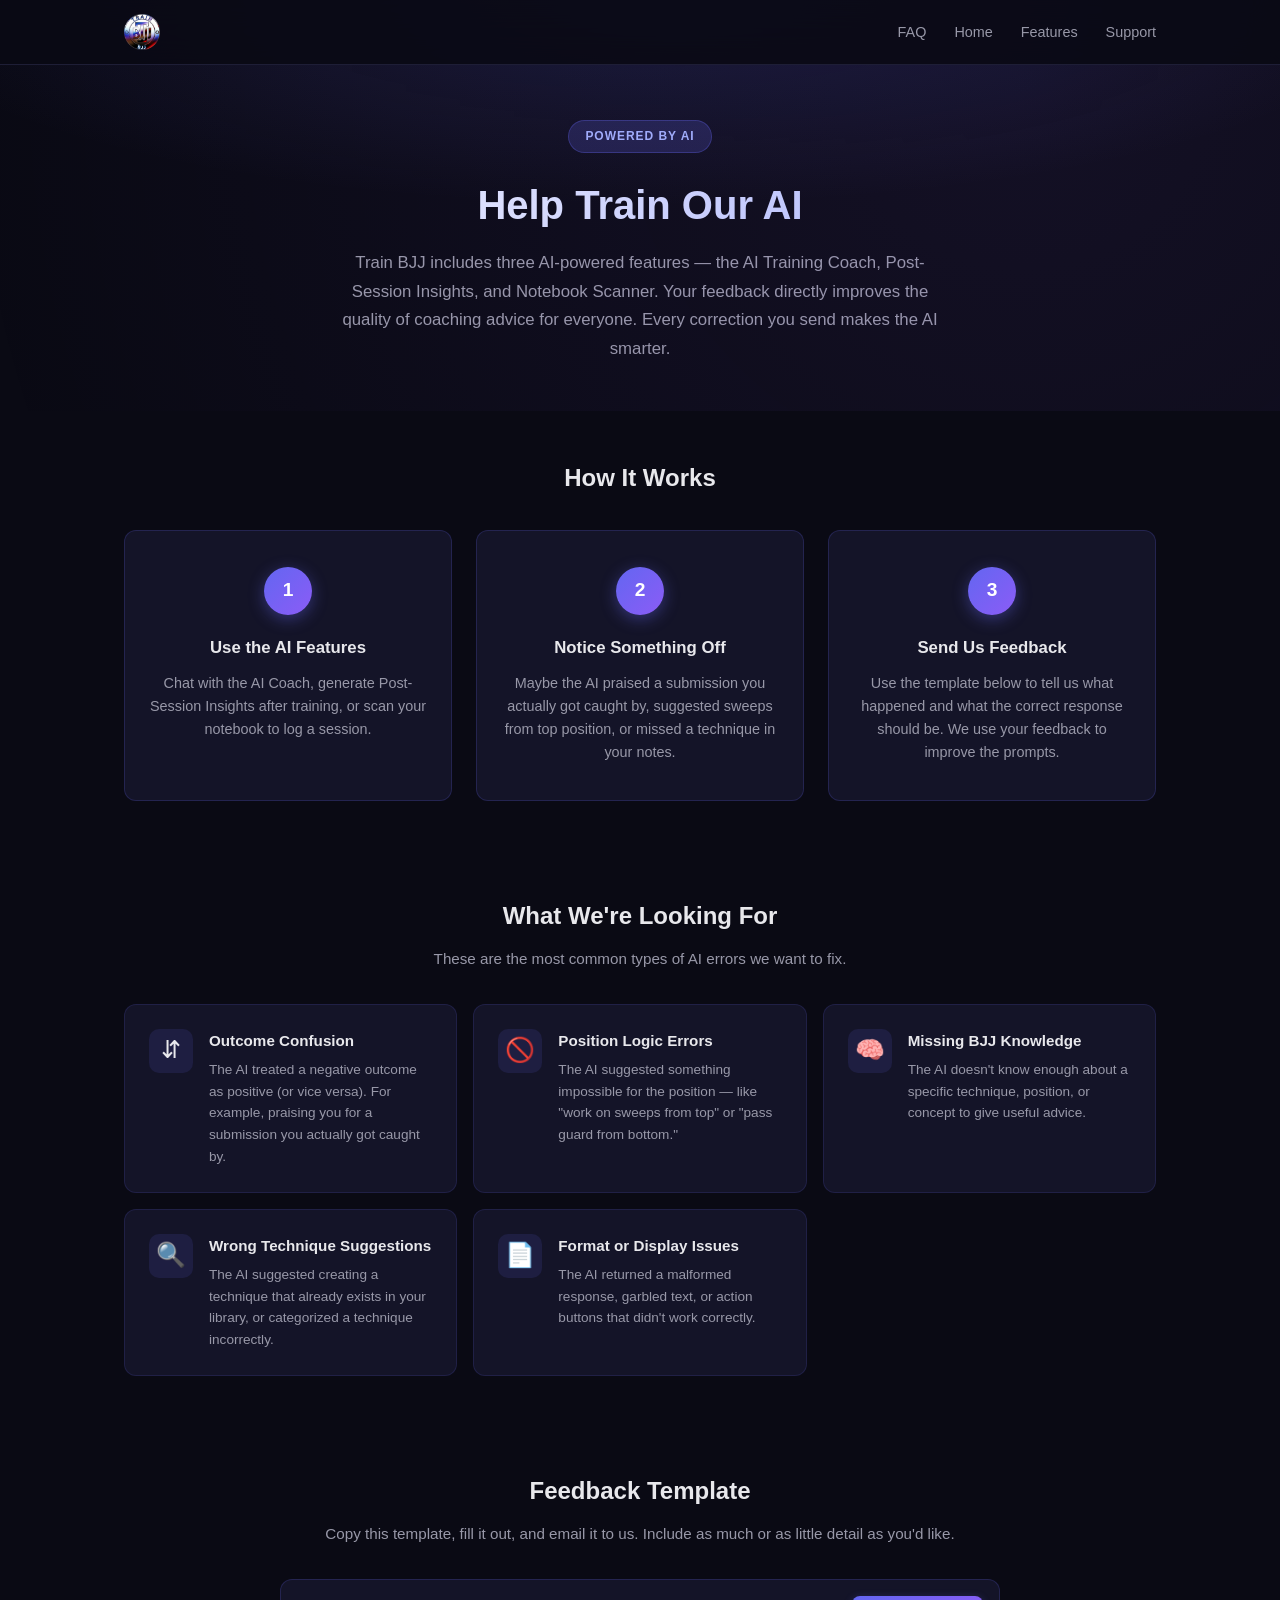
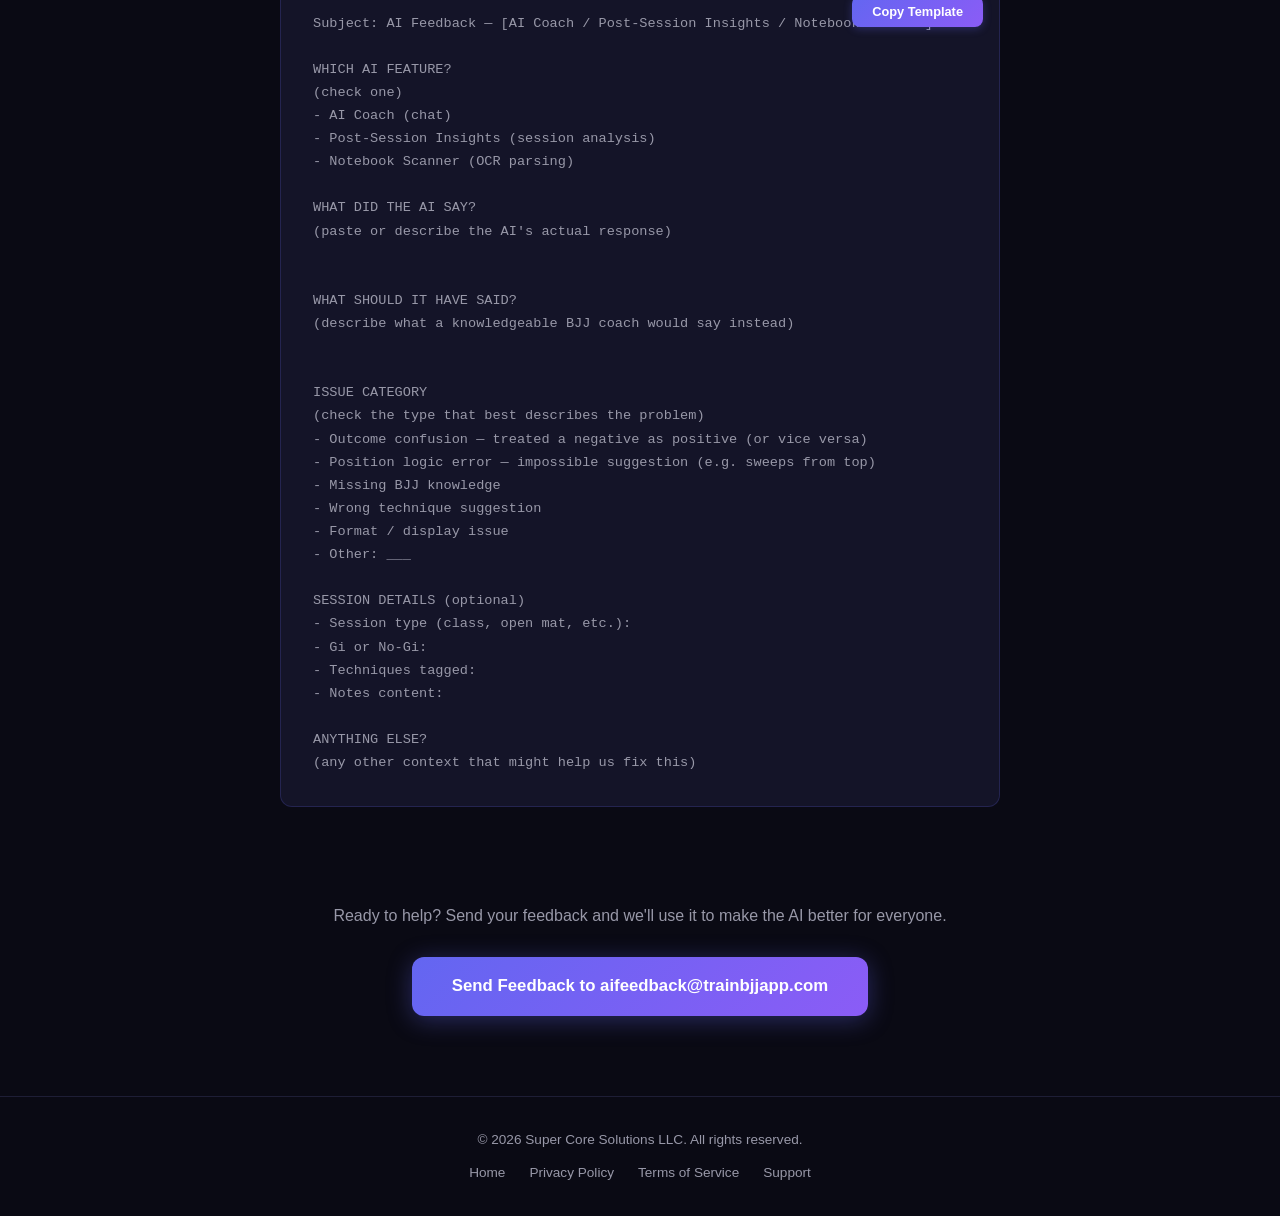
==== commit 34ddbfe9: "Redesign AI feedback page with indigo theme and main page patterns Overhaul the AI feedback page to " ====
--- a/ai-feedback.html
+++ b/ai-feedback.html
@@ -7,9 +7,12 @@
     <meta name="description" content="Help improve the AI features in Train BJJ. Send feedback on the AI Coach, Post-Session Insights, and Notebook Scanner.">
     <link rel="icon" type="image/png" href="images/icon.png">
     <link rel="apple-touch-icon" href="images/icon.png">
-    <link rel="stylesheet" href="styles.css?v=20">
+    <link rel="stylesheet" href="styles.css?v=22">
 </head>
 <body>
+
+    <!-- Scroll Progress Bar -->
+    <div class="scroll-progress"></div>
 
     <!-- Navigation -->
     <nav class="nav">
@@ -27,22 +30,21 @@
     </nav>
 
     <!-- Page Header -->
-    <div class="page-header">
+    <div class="ai-fb-header">
         <div class="container">
+            <span class="ai-fb-badge">Powered by AI</span>
             <h1>Help Train Our AI</h1>
-            <p class="subtitle">
-                Train BJJ includes three AI-powered features — the AI Training Coach, Post-Session Insights, and Notebook Scanner.
+            <p class="ai-fb-subtitle">
+                Train BJJ includes three AI-powered features &mdash; the AI Training Coach, Post-Session Insights, and Notebook Scanner.
                 Your feedback directly improves the quality of coaching advice for everyone. Every correction you send makes the AI smarter.
             </p>
         </div>
     </div>
 
-    <!-- Content -->
-    <div class="container">
-
-        <!-- How It Works -->
-        <div class="content-section">
-            <h2 style="text-align: center; font-size: 1.5rem; margin-bottom: 32px;">How It Works</h2>
+    <!-- How It Works -->
+    <section class="ai-fb-section fade-in-section">
+        <div class="container">
+            <h2 class="ai-fb-section-title">How It Works</h2>
             <div class="steps-grid">
                 <div class="step-card">
                     <div class="step-number">1</div>
@@ -61,11 +63,13 @@
                 </div>
             </div>
         </div>
+    </section>
 
-        <!-- What We're Looking For -->
-        <div class="content-section">
-            <h2 style="text-align: center; font-size: 1.5rem;">What We're Looking For</h2>
-            <p style="text-align: center; color: var(--color-text-muted); margin-bottom: 24px;">These are the most common types of AI errors we want to fix.</p>
+    <!-- What We're Looking For -->
+    <section class="ai-fb-section fade-in-section">
+        <div class="container">
+            <h2 class="ai-fb-section-title">What We're Looking For</h2>
+            <p class="ai-fb-section-subtitle">These are the most common types of AI errors we want to fix.</p>
             <div class="category-grid">
                 <div class="category-card">
                     <div class="category-icon">&#8693;</div>
@@ -78,7 +82,7 @@
                     <div class="category-icon">&#128683;</div>
                     <div>
                         <h3>Position Logic Errors</h3>
-                        <p>The AI suggested something impossible for the position — like "work on sweeps from top" or "pass guard from bottom."</p>
+                        <p>The AI suggested something impossible for the position &mdash; like "work on sweeps from top" or "pass guard from bottom."</p>
                     </div>
                 </div>
                 <div class="category-card">
@@ -104,11 +108,13 @@
                 </div>
             </div>
         </div>
+    </section>
 
-        <!-- Email Template -->
-        <div class="content-section">
-            <h2 style="text-align: center; font-size: 1.5rem; margin-bottom: 8px;">Feedback Template</h2>
-            <p style="text-align: center; color: var(--color-text-muted); margin-bottom: 32px;">Copy this template, fill it out, and email it to us. Include as much or as little detail as you'd like.</p>
+    <!-- Email Template -->
+    <section class="ai-fb-section fade-in-section">
+        <div class="container">
+            <h2 class="ai-fb-section-title">Feedback Template</h2>
+            <p class="ai-fb-section-subtitle">Copy this template, fill it out, and email it to us. Include as much or as little detail as you'd like.</p>
 
             <div class="template-box">
                 <button class="copy-btn" onclick="copyTemplate()">Copy Template</button>
@@ -147,16 +153,17 @@
 (any other context that might help us fix this)</pre>
             </div>
         </div>
+    </section>
 
-        <!-- CTA -->
-        <div class="cta-section">
+    <!-- CTA -->
+    <section class="ai-fb-cta fade-in-section">
+        <div class="container">
             <p>Ready to help? Send your feedback and we'll use it to make the AI better for everyone.</p>
             <a href="mailto:aifeedback@trainbjjapp.com?subject=AI%20Feedback%20%E2%80%94%20" class="send-feedback-btn">
                 Send Feedback to aifeedback@trainbjjapp.com
             </a>
         </div>
-
-    </div>
+    </section>
 
     <!-- Footer -->
     <footer class="footer">
@@ -171,6 +178,7 @@
         </div>
     </footer>
 
+    <script src="script.js?v=1"></script>
     <script>
     function copyTemplate() {
         const text = document.getElementById('template-text').textContent;
--- a/styles.css
+++ b/styles.css
@@ -189,24 +189,18 @@
 /* Hero */
 .hero {
     padding: 100px 0 40px;
-}
-
-.hero-grid {
-    display: grid;
-    grid-template-columns: 1fr 1.4fr;
-    gap: 48px;
-    align-items: center;
+    text-align: center;
 }
 
 .hero-content {
-    text-align: left;
+    text-align: center;
 }
 
 .hero-icon {
     width: 150px;
     height: 150px;
     border-radius: 50%;
-    margin: 0 0 28px;
+    margin: 0 auto 28px;
     display: block;
     box-shadow:
         0 0 50px var(--color-accent-glow),
@@ -215,7 +209,7 @@
 }
 
 .hero h1 {
-    font-size: 3rem;
+    font-size: 3.5rem;
     font-weight: 800;
     letter-spacing: -0.03em;
     margin-bottom: 14px;
@@ -226,14 +220,18 @@
 }
 
 .hero .tagline {
-    font-size: 1.1rem;
-    color: var(--color-text-muted);
-    max-width: 520px;
-    margin: 0 0 28px;
+    font-size: 1.15rem;
+    color: var(--color-text-muted);
+    max-width: 600px;
+    margin: 0 auto 32px;
     line-height: 1.7;
 }
 
 /* Hero Screenshots Grid */
+.hero-screenshots {
+    margin-top: 48px;
+}
+
 .hero-screenshots-label {
     text-align: center;
     font-size: 0.75rem;
@@ -241,13 +239,13 @@
     text-transform: uppercase;
     letter-spacing: 0.1em;
     color: var(--color-text-muted);
-    margin-bottom: 16px;
+    margin-bottom: 20px;
 }
 
 .hero-screenshot-grid {
     display: grid;
-    grid-template-columns: repeat(3, 1fr);
-    gap: 10px;
+    grid-template-columns: repeat(6, 1fr);
+    gap: 12px;
 }
 
 .hero-screenshot-grid img {
@@ -2017,39 +2015,124 @@
 }
 
 /* AI Feedback Page */
+
+.ai-fb-header {
+    padding: 120px 0 48px;
+    text-align: center;
+    position: relative;
+    overflow: hidden;
+}
+
+.ai-fb-header::before {
+    content: '';
+    position: absolute;
+    top: 0;
+    left: 0;
+    right: 0;
+    bottom: 0;
+    background:
+        radial-gradient(ellipse 60% 50% at 50% 0%, rgba(99, 102, 241, 0.15), transparent),
+        radial-gradient(circle at 80% 20%, rgba(139, 92, 246, 0.08), transparent);
+    pointer-events: none;
+}
+
+.ai-fb-badge {
+    display: inline-block;
+    padding: 6px 16px;
+    font-size: 0.75rem;
+    font-weight: 700;
+    text-transform: uppercase;
+    letter-spacing: 0.08em;
+    color: #a5b4fc;
+    background: rgba(99, 102, 241, 0.2);
+    border: 1px solid rgba(99, 102, 241, 0.3);
+    border-radius: 20px;
+    margin-bottom: 20px;
+}
+
+.ai-fb-header h1 {
+    font-size: 2.5rem;
+    font-weight: 700;
+    margin-bottom: 12px;
+    background: linear-gradient(135deg, #ffffff, #a5b4fc);
+    -webkit-background-clip: text;
+    -webkit-text-fill-color: transparent;
+    background-clip: text;
+}
+
+.ai-fb-subtitle {
+    color: var(--color-text-muted);
+    font-size: 1.05rem;
+    max-width: 620px;
+    margin: 0 auto;
+    line-height: 1.7;
+}
+
+.ai-fb-section {
+    padding: 48px 0;
+    position: relative;
+    z-index: 1;
+}
+
+.ai-fb-section-title {
+    text-align: center;
+    font-size: 1.5rem;
+    font-weight: 700;
+    margin-bottom: 12px;
+    color: var(--color-text);
+}
+
+.ai-fb-section-subtitle {
+    text-align: center;
+    color: var(--color-text-muted);
+    font-size: 0.95rem;
+    margin-bottom: 32px;
+}
+
 .steps-grid {
     display: grid;
     grid-template-columns: repeat(3, 1fr);
     gap: 24px;
-    margin-bottom: 60px;
+    margin-top: 32px;
 }
 
 .step-card {
     text-align: center;
-    padding: 32px 20px;
+    padding: 36px 24px;
     background: var(--color-bg-card);
-    border: 1px solid var(--color-border);
+    border: 1px solid rgba(99, 102, 241, 0.2);
     border-radius: var(--radius);
+    transition: transform 0.3s, box-shadow 0.3s, border-color 0.3s;
+}
+
+.step-card:hover {
+    transform: translateY(-4px);
+    border-color: rgba(99, 102, 241, 0.4);
+    box-shadow:
+        0 12px 36px rgba(0, 0, 0, 0.3),
+        0 0 20px rgba(99, 102, 241, 0.15);
 }
 
 .step-number {
-    width: 40px;
-    height: 40px;
+    width: 48px;
+    height: 48px;
     border-radius: 50%;
-    background: var(--color-accent);
+    background: linear-gradient(135deg, var(--color-accent), #8b5cf6);
     color: #fff;
     font-weight: 700;
-    font-size: 1.1rem;
+    font-size: 1.2rem;
     display: flex;
     align-items: center;
     justify-content: center;
-    margin: 0 auto 16px;
+    margin: 0 auto 20px;
+    box-shadow: 0 4px 16px rgba(99, 102, 241, 0.4);
 }
 
 .step-card h3 {
-    font-size: 1rem;
+    font-size: 1.05rem;
     font-weight: 600;
-    margin-bottom: 8px;
+    margin-bottom: 10px;
+    color: var(--color-text);
 }
 
 .step-card p {
@@ -2062,46 +2145,60 @@
     display: grid;
     grid-template-columns: repeat(auto-fit, minmax(280px, 1fr));
     gap: 16px;
-    margin-top: 24px;
-    margin-bottom: 60px;
 }
 
 .category-card {
     background: var(--color-bg-card);
-    border: 1px solid var(--color-border);
+    border: 1px solid rgba(99, 102, 241, 0.15);
     border-radius: var(--radius);
     padding: 24px;
     display: flex;
     gap: 16px;
     align-items: flex-start;
+    transition: transform 0.3s, box-shadow 0.3s, border-color 0.3s;
+}
+
+.category-card:hover {
+    transform: translateY(-2px);
+    border-color: rgba(99, 102, 241, 0.35);
+    box-shadow:
+        0 8px 24px rgba(0, 0, 0, 0.2),
+        0 0 12px rgba(99, 102, 241, 0.1);
 }
 
 .category-icon {
     font-size: 1.5rem;
     flex-shrink: 0;
-    width: 40px;
-    text-align: center;
+    width: 44px;
+    height: 44px;
+    display: flex;
+    align-items: center;
+    justify-content: center;
+    background: rgba(99, 102, 241, 0.12);
+    border-radius: 10px;
 }
 
 .category-card h3 {
     font-size: 0.95rem;
     font-weight: 600;
-    margin-bottom: 4px;
+    margin-bottom: 6px;
+    color: var(--color-text);
 }
 
 .category-card p {
     font-size: 0.85rem;
     color: var(--color-text-muted);
-    line-height: 1.5;
+    line-height: 1.6;
 }
 
 .template-box {
     background: var(--color-bg-card);
-    border: 1px solid var(--color-border);
+    border: 1px solid rgba(99, 102, 241, 0.2);
     border-radius: var(--radius);
     padding: 32px;
     position: relative;
-    margin-bottom: 32px;
+    max-width: 720px;
+    margin: 0 auto;
 }
 
 .template-box pre {
@@ -2117,54 +2214,56 @@
     position: absolute;
     top: 16px;
     right: 16px;
-    padding: 8px 16px;
-    background: var(--color-accent);
+    padding: 8px 20px;
+    background: linear-gradient(135deg, var(--color-accent), #8b5cf6);
     color: #fff;
     border: none;
     border-radius: 8px;
     font-size: 0.8rem;
     font-weight: 600;
     cursor: pointer;
-    transition: background-color 0.2s, transform 0.2s;
+    transition: transform 0.2s, box-shadow 0.2s;
     font-family: var(--font-stack);
+    box-shadow: 0 2px 8px rgba(99, 102, 241, 0.3);
 }
 
 .copy-btn:hover {
-    background: var(--color-accent-hover);
     transform: translateY(-1px);
+    box-shadow: 0 4px 16px rgba(99, 102, 241, 0.4);
 }
 
 .copy-btn.copied {
     background: var(--color-success);
+    box-shadow: 0 2px 8px rgba(34, 197, 94, 0.3);
+}
+
+.ai-fb-cta {
+    text-align: center;
+    padding: 48px 0 80px;
+}
+
+.ai-fb-cta p {
+    color: var(--color-text-muted);
+    font-size: 1rem;
+    margin-bottom: 28px;
 }
 
 .send-feedback-btn {
     display: inline-block;
     padding: 16px 40px;
-    background: var(--color-accent);
+    background: linear-gradient(135deg, var(--color-accent), #8b5cf6);
     color: #fff;
     border-radius: 12px;
     font-weight: 700;
     font-size: 1.05rem;
-    transition: background-color 0.2s, transform 0.2s;
-    box-shadow: 0 4px 20px var(--color-accent-glow);
+    transition: transform 0.2s, box-shadow 0.2s;
+    box-shadow: 0 4px 24px rgba(99, 102, 241, 0.35);
 }
 
 .send-feedback-btn:hover {
-    background: var(--color-accent-hover);
     color: #fff;
-    transform: translateY(-1px);
-}
-
-.cta-section {
-    text-align: center;
-    padding: 40px 0 80px;
-}
-
-.cta-section p {
-    color: var(--color-text-muted);
-    font-size: 0.95rem;
-    margin-bottom: 24px;
+    transform: translateY(-2px);
+    box-shadow: 0 8px 32px rgba(99, 102, 241, 0.5);
 }
 
 /* Active nav link */
@@ -2384,6 +2483,7 @@
 .screenshot-showcase,
 .ai-section, .live-section, .tech-section,
 .stat-section, .social-section, .health-section,
+.ai-fb-header, .ai-fb-section, .ai-fb-cta,
 footer {
     position: relative;
     z-index: 1;
@@ -2701,33 +2801,25 @@
         padding: 100px 0 32px;
     }
 
-    .hero-grid {
-        grid-template-columns: 1fr;
-        gap: 32px;
-        text-align: center;
-    }
-
-    .hero-content {
-        text-align: center;
-    }
-
     .hero-content .hero-icon {
         width: 130px;
         height: 130px;
-        margin: 0 auto 20px;
     }
 
     .hero h1 {
-        font-size: 2.2rem;
+        font-size: 2.4rem;
     }
 
     .hero .tagline {
         font-size: 1.05rem;
-        margin: 0 auto 28px;
-        max-width: 520px;
+    }
+
+    .hero-screenshots {
+        margin-top: 36px;
     }
 
     .hero-screenshot-grid {
+        grid-template-columns: repeat(3, 1fr);
         gap: 8px;
     }
 
@@ -2756,6 +2848,14 @@
     }
 
     .page-header h1 {
+        font-size: 1.75rem;
+    }
+
+    .ai-fb-header {
+        padding: 100px 0 32px;
+    }
+
+    .ai-fb-header h1 {
         font-size: 1.75rem;
     }
 
@@ -3001,18 +3101,23 @@
         padding: 88px 0 24px;
     }
 
-    .hero-grid {
-        gap: 24px;
+    .hero-content .hero-icon {
+        width: 110px;
+        height: 110px;
     }
 
     .hero h1 {
-        font-size: 1.85rem;
+        font-size: 2rem;
     }
 
     .hero .tagline {
         font-size: 0.95rem;
     }
 
+    .hero-screenshots {
+        margin-top: 28px;
+    }
+
     .hero-screenshot-grid {
         gap: 6px;
     }
@@ -3035,6 +3140,26 @@
 
     .features-grid {
         grid-template-columns: 1fr;
+    }
+
+    .ai-fb-header {
+        padding: 88px 0 24px;
+    }
+
+    .ai-fb-header h1 {
+        font-size: 1.5rem;
+    }
+
+    .ai-fb-subtitle {
+        font-size: 0.95rem;
+    }
+
+    .ai-fb-section {
+        padding: 32px 0;
+    }
+
+    .ai-fb-section-title {
+        font-size: 1.25rem;
     }
 
     .template-box {
@@ -3050,6 +3175,14 @@
         display: block;
         width: 100%;
         margin-bottom: 16px;
+    }
+
+    .send-feedback-btn {
+        display: block;
+        width: 100%;
+        text-align: center;
+        padding: 16px 24px;
+        font-size: 0.95rem;
     }
 
     .faq-section-header {
